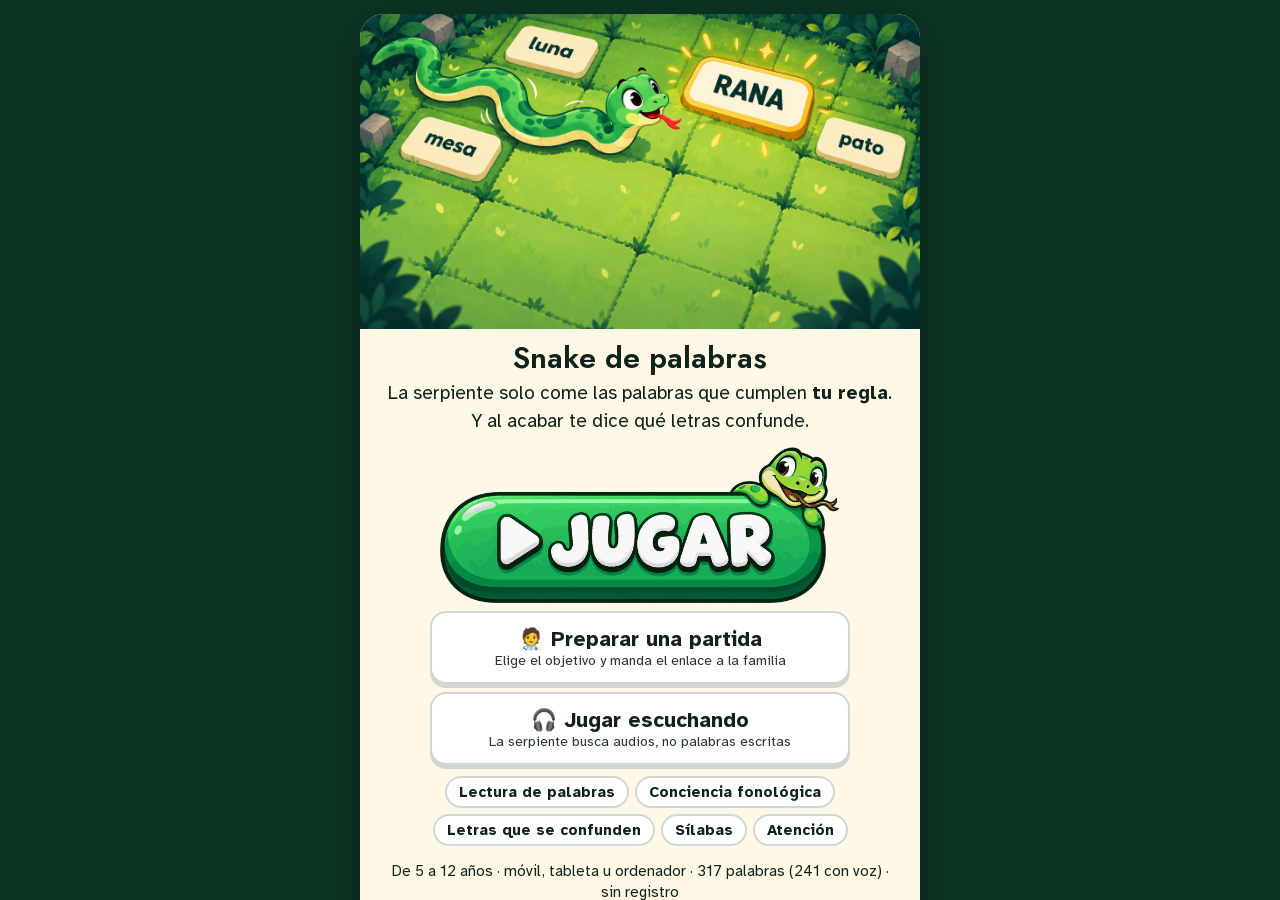
==== index.html @ 10868c3b "Snake: todo lo de Fönia (mundos, niveles 5-6, reglas nuevas, 317 palabras) y lo que pide la comunida" ====
<!doctype html>
<html lang="es">
<head>
<meta charset="utf-8">
<meta name="viewport" content="width=device-width, initial-scale=1, viewport-fit=cover, user-scalable=no">
<meta name="robots" content="noindex">
<meta name="theme-color" content="#0F3D2A">
<title>Snake de palabras · ColmenIA</title>
<meta name="description" content="Juego de lectura: la serpiente solo come las palabras que cumplen la regla (empiezan por R, tienen dos sílabas…). Hecho en el laboratorio de Gabinete Fönia, lo entrega ColmenIA.">
<meta property="og:title" content="Snake de palabras · juego de lectura">
<meta property="og:description" content="La serpiente solo come las palabras que cumplen la regla. Tú eliges la regla.">
<meta property="og:image" content="https://foniafonia.github.io/snake-de-palabras/portada/portada-ancha.jpg">
<meta property="og:type" content="website">
<meta name="twitter:card" content="summary_large_image">
<link rel="icon" href="data:image/svg+xml,%3Csvg xmlns=%22http://www.w3.org/2000/svg%22 viewBox=%220 0 100 100%22%3E%3Ctext y=%22.9em%22 font-size=%2290%22%3E🐍%3C/text%3E%3C/svg%3E">
<script>
/* si algo falla al arrancar, que quede apuntado (solo la suma) y que se diga en pantalla */
window.addEventListener("error", function (e) {
  if (window.__snakeFallo) return; window.__snakeFallo = true;
  try { if (localStorage.getItem("snake-no-contar") !== "1") new Image().src = "https://abacus.jasoncameron.dev/hit/foniafonia-juegos/snake_fallo"; } catch (x) {}
  try { if (e && e.target && e.target.tagName) return; var d = document.createElement("p"); d.setAttribute("role", "alert");
    d.style.cssText = "position:fixed;left:8px;right:8px;bottom:8px;z-index:99;margin:0;padding:10px 12px;border-radius:12px;background:#FFF8E7;color:#10231A;font:15px/1.4 system-ui,sans-serif;box-shadow:0 4px 18px rgba(0,0,0,.4)";
    d.textContent = "Algo ha fallado al abrir el juego en este navegador. Prueba a abrir el enlace en Chrome o Safari (no dentro de WhatsApp o Telegram).";
    (document.body || document.documentElement).appendChild(d); } catch (x) {}
});
</script>
<style>
/* Letras guardadas dentro del juego (13/10/2026) para no pedirlas a Google: así la dirección
   de internet de quien juega no sale hacia allí. Atkinson Hyperlegible (Braille Institute) y
   Jost (Owen Earl), las dos con licencia SIL Open Font License 1.1. Solo los juegos de
   caracteres latinos. */
@font-face{font-family:'Atkinson Hyperlegible';font-style:normal;font-weight:400;font-display:swap;src:url(fuentes/atkinson-hyperlegible-400-latin-ext.woff2) format('woff2');unicode-range:U+0100-02BA, U+02BD-02C5, U+02C7-02CC, U+02CE-02D7, U+02DD-02FF, U+0304, U+0308, U+0329, U+1D00-1DBF, U+1E00-1E9F, U+1EF2-1EFF, U+2020, U+20A0-20AB, U+20AD-20C4, U+2113, U+2C60-2C7F, U+A720-A7FF}
@font-face{font-family:'Atkinson Hyperlegible';font-style:normal;font-weight:400;font-display:swap;src:url(fuentes/atkinson-hyperlegible-400-latin.woff2) format('woff2');unicode-range:U+0000-00FF, U+0131, U+0152-0153, U+02BB-02BC, U+02C6, U+02DA, U+02DC, U+0304, U+0308, U+0329, U+2000-206F, U+20AC, U+2122, U+2191, U+2193, U+2212, U+2215, U+FEFF, U+FFFD}
@font-face{font-family:'Atkinson Hyperlegible';font-style:normal;font-weight:700;font-display:swap;src:url(fuentes/atkinson-hyperlegible-700-latin-ext.woff2) format('woff2');unicode-range:U+0100-02BA, U+02BD-02C5, U+02C7-02CC, U+02CE-02D7, U+02DD-02FF, U+0304, U+0308, U+0329, U+1D00-1DBF, U+1E00-1E9F, U+1EF2-1EFF, U+2020, U+20A0-20AB, U+20AD-20C4, U+2113, U+2C60-2C7F, U+A720-A7FF}
@font-face{font-family:'Atkinson Hyperlegible';font-style:normal;font-weight:700;font-display:swap;src:url(fuentes/atkinson-hyperlegible-700-latin.woff2) format('woff2');unicode-range:U+0000-00FF, U+0131, U+0152-0153, U+02BB-02BC, U+02C6, U+02DA, U+02DC, U+0304, U+0308, U+0329, U+2000-206F, U+20AC, U+2122, U+2191, U+2193, U+2212, U+2215, U+FEFF, U+FFFD}
@font-face{font-family:'Jost';font-style:normal;font-weight:500;font-display:swap;src:url(fuentes/jost-latin-ext.woff2) format('woff2');unicode-range:U+0100-02BA, U+02BD-02C5, U+02C7-02CC, U+02CE-02D7, U+02DD-02FF, U+0304, U+0308, U+0329, U+1D00-1DBF, U+1E00-1E9F, U+1EF2-1EFF, U+2020, U+20A0-20AB, U+20AD-20C4, U+2113, U+2C60-2C7F, U+A720-A7FF}
@font-face{font-family:'Jost';font-style:normal;font-weight:500;font-display:swap;src:url(fuentes/jost-latin.woff2) format('woff2');unicode-range:U+0000-00FF, U+0131, U+0152-0153, U+02BB-02BC, U+02C6, U+02DA, U+02DC, U+0304, U+0308, U+0329, U+2000-206F, U+20AC, U+2122, U+2191, U+2193, U+2212, U+2215, U+FEFF, U+FFFD}
@font-face{font-family:'Jost';font-style:normal;font-weight:600;font-display:swap;src:url(fuentes/jost-latin-ext.woff2) format('woff2');unicode-range:U+0100-02BA, U+02BD-02C5, U+02C7-02CC, U+02CE-02D7, U+02DD-02FF, U+0304, U+0308, U+0329, U+1D00-1DBF, U+1E00-1E9F, U+1EF2-1EFF, U+2020, U+20A0-20AB, U+20AD-20C4, U+2113, U+2C60-2C7F, U+A720-A7FF}
@font-face{font-family:'Jost';font-style:normal;font-weight:600;font-display:swap;src:url(fuentes/jost-latin.woff2) format('woff2');unicode-range:U+0000-00FF, U+0131, U+0152-0153, U+02BB-02BC, U+02C6, U+02DA, U+02DC, U+0304, U+0308, U+0329, U+2000-206F, U+20AC, U+2122, U+2191, U+2193, U+2212, U+2215, U+FEFF, U+FFFD}

/* SNAKE DE PALABRAS · versión 2 (12/10/2026). Idea del prototipo «Snake 3D · Palabras» de José, rehecha de cero:
   juego 2D de alta definición, movimiento suave, sin muertes (los fallos enseñan por qué), tandas cortas,
   dificultad que se adapta sola, voz Piper al comer, y un registro clínico de qué palabras confunde.
   Pendiente de revisión clínica. Compatible con iPad antiguos: ES2017, sin Pointer Events ni ResizeObserver. */
:root{
  --noche:#0E3524; --noche2:#14513A; --hoja:#EAF6EC; --crema:#FFF8E7; --oro:#F4B93A; --oro2:#C98A0B; --verde:#2FA866; --verde2:#1E7B4B;
  --rojo:#D9483B; --tinta:#10231A; --suave:#B8D9C4;
  --titulo:'Jost',system-ui,sans-serif; --letra:'Atkinson Hyperlegible',system-ui,-apple-system,sans-serif;
}
*{box-sizing:border-box;-webkit-tap-highlight-color:transparent}
html,body{margin:0;height:100%;background:var(--noche);color:var(--crema);font-family:var(--letra);overflow:hidden;-webkit-user-select:none;user-select:none;-webkit-touch-callout:none}
#app{position:fixed;left:0;right:0;top:0;bottom:0;display:flex;flex-direction:column}
#hud{flex:none;display:flex;align-items:center;padding:8px 10px;background:linear-gradient(#0A2A1C,#0E3524);border-bottom:2px solid #0A2A1C}
#regla{flex:1;min-width:0;display:flex;align-items:center}
#regla .etq{font-size:13px;color:var(--suave);margin-right:10px;line-height:1.1;white-space:nowrap}
#regla .chip{background:var(--oro);color:var(--tinta);border-radius:14px;padding:5px 14px;font-family:var(--titulo);font-weight:600;font-size:21px;line-height:1.15;white-space:nowrap;overflow:hidden;text-overflow:ellipsis;box-shadow:0 3px 0 var(--oro2)}
#regla .chip b{background:var(--tinta);color:var(--oro);border-radius:8px;padding:0 9px;margin:0 3px;font-size:26px}
.dato{margin-left:12px;text-align:center;min-width:46px}
.dato span{display:block;font-size:11px;color:var(--suave);text-transform:uppercase;letter-spacing:.04em}
.dato b{font-family:var(--titulo);font-size:22px;font-weight:600}
.dato b.racha{color:var(--oro)}
.bt{border:0;border-radius:12px;background:var(--noche2);color:var(--crema);font:inherit;font-weight:700;padding:0 12px;height:44px;min-width:44px;margin-left:8px;cursor:pointer;font-size:18px}
.bt:active{transform:translateY(1px)}
#pista{position:relative;flex:1;min-height:0}
#c{position:absolute;left:0;top:0;width:100%;height:100%;display:block;touch-action:none}
#aviso{flex:none;min-height:42px;display:flex;align-items:center;justify-content:center;background:#0A2A1C;color:var(--suave);padding:4px 12px;font-size:19px;font-weight:700;text-align:center;border-bottom:2px solid #0A2A1C}
#aviso.on{color:var(--tinta)}
#aviso.ok{background:#CDEFD7;color:#0C4A2A}#aviso.mal{background:#FBD3CD;color:#7C1D14}#aviso.info{background:#FCE7B0;color:#5B3F00}
#dpad{position:absolute;right:12px;bottom:12px;width:150px;height:150px;display:none;z-index:4}
#dpad button{position:absolute;width:50px;height:50px;border:0;border-radius:50%;background:rgba(255,248,231,.22);color:var(--crema);font-size:24px}
#dpad .u{left:50px;top:0}#dpad .d{left:50px;bottom:0}#dpad .l{left:0;top:50px}#dpad .r{right:0;top:50px}
@media (pointer:coarse){#dpad.on{display:block}}
.velo{position:absolute;left:0;right:0;top:0;bottom:0;background:rgba(6,28,19,.82);display:none;align-items:flex-start;justify-content:center;padding:14px;z-index:10;overflow:auto}.velo>.tarjeta{margin:auto}
.velo.on{display:flex}
.tarjeta{background:var(--crema);color:var(--tinta);border-radius:24px;padding:22px 24px;max-width:560px;width:100%;box-shadow:0 14px 40px rgba(0,0,0,.4);text-align:center}
.tarjeta h1{font-family:var(--titulo);font-size:30px;margin:0 0 6px;line-height:1.1}
.tarjeta p{margin:8px 0;font-size:18px;line-height:1.45}
.tarjeta .gran{font-family:var(--titulo);font-size:26px;font-weight:600;background:var(--oro);border-radius:16px;padding:10px 14px;margin:12px 0;box-shadow:0 4px 0 var(--oro2)}
.tarjeta .gran b{background:var(--tinta);color:var(--oro);border-radius:9px;padding:0 10px;font-size:32px}
.pasos{display:flex;margin:10px 0}.pasos div{flex:1;font-size:15px;padding:0 6px}.pasos i{display:block;font-style:normal;font-size:34px;margin-bottom:4px}
.btn{border:0;border-radius:16px;font:inherit;font-weight:700;font-size:21px;padding:13px 24px;margin:6px 5px;cursor:pointer;background:var(--verde);color:#fff;box-shadow:0 4px 0 var(--verde2)}
.btn.s{background:#fff;color:var(--tinta);box-shadow:0 4px 0 #cfd8d2;border:2px solid #cfd8d2}
.btn:active{transform:translateY(2px);box-shadow:0 2px 0 var(--verde2)}
.estrellas{font-size:44px;letter-spacing:6px;color:var(--oro);text-shadow:0 2px 0 var(--oro2)}
.estrellas i{font-style:normal;color:#d7d2c0;text-shadow:none}
.res{display:flex;flex-wrap:wrap;justify-content:center;margin:6px 0}.res div{margin:4px 8px;font-size:15px}.res b{display:block;font-family:var(--titulo);font-size:26px}
.fallos{text-align:left;font-size:16px;margin:6px 0 0;padding-left:20px}
.nota{font-size:13px!important;color:#4d6457;margin-top:12px!important}
.campo{margin:12px 0;text-align:left}.campo label{display:block;font-weight:700;margin-bottom:6px}
.campo select{font:inherit;font-size:18px;padding:9px;border-radius:12px;border:2px solid #cfd8d2;width:100%;background:#fff}
.letras{display:flex;flex-wrap:wrap}.letras button{width:46px;height:46px;margin:3px;border-radius:12px;border:2px solid #cfd8d2;background:#fff;font-size:20px;font-weight:700;font-family:var(--titulo)}
.letras button.on{background:var(--oro);border-color:var(--oro2)}
.fijado #bAjustes{display:none}
@media (max-width:640px){#hud{flex-wrap:wrap}#regla{flex:1 0 100%;justify-content:center;margin-bottom:6px}#regla .chip{white-space:normal;text-align:center}#regla .etq{display:none}#regla .chip{font-size:17px;padding:4px 10px}#regla .chip b{font-size:21px}.dato{margin-left:7px;min-width:34px}.dato b{font-size:18px}.bt{margin-left:5px;padding:0 9px}.tarjeta{padding:16px 14px}.tarjeta h1{font-size:25px}}
@media (prefers-reduced-motion:reduce){#aviso{transition:none}}
/* Lo que la versión pública añade al juego de Fönia: portada, «Prepara la partida» e informe. */
/* La tarjeta de la comunidad: que se vea que es un regalo y dónde se toca (José, 13/10: «el
   botón es pobre, que quieran pinchar»). */
.cta{display:block;position:relative;margin:16px auto 0;padding:14px 14px 12px;border-radius:20px;max-width:440px;text-align:left;text-decoration:none;
  color:var(--tinta)!important;background:#F4B93A;background:linear-gradient(135deg,#FFD866 0%,#F4B93A 55%,#EFA51F 100%);
  border:3px solid #10231A;box-shadow:0 6px 0 #10231A;overflow:hidden;-webkit-tap-highlight-color:transparent}
.cta:active{transform:translateY(4px);box-shadow:0 2px 0 #10231A}
.cta-abeja{position:absolute;right:10px;top:6px;font-size:44px;line-height:1;-webkit-animation:abeja 2.6s ease-in-out infinite;animation:abeja 2.6s ease-in-out infinite}
.cta-txt{display:block;padding-right:54px}
.cta-txt b{display:block;font-family:var(--titulo);font-weight:600;font-size:21px;line-height:1.15}
.cta-txt>span{display:block;font-size:15px;line-height:1.35;margin-top:4px}
.cta-lista{display:flex!important;flex-wrap:wrap;margin:8px -3px 0!important}
.cta-lista i{font-style:normal;font-weight:700;font-size:13px;background:rgba(255,255,255,.75);border-radius:99px;padding:3px 9px;margin:3px}
.cta-ir{display:block;margin-top:10px;padding:11px 12px;border-radius:14px;background:#10231A;color:#FFF8E7;font-family:var(--titulo);font-weight:600;font-size:19px;text-align:center}
.cta-ir span{display:inline-block;-webkit-animation:flecha 1.1s ease-in-out infinite;animation:flecha 1.1s ease-in-out infinite}
@-webkit-keyframes abeja{0%,100%{-webkit-transform:translateY(0) rotate(-6deg)}50%{-webkit-transform:translateY(-6px) rotate(8deg)}}
@keyframes abeja{0%,100%{transform:translateY(0) rotate(-6deg)}50%{transform:translateY(-6px) rotate(8deg)}}
@-webkit-keyframes flecha{0%,100%{-webkit-transform:translateX(0)}50%{-webkit-transform:translateX(6px)}}
@keyframes flecha{0%,100%{transform:translateX(0)}50%{transform:translateX(6px)}}
@media (prefers-reduced-motion:reduce){.cta-abeja,.cta-ir span{-webkit-animation:none;animation:none}}
.firma{font-size:13px!important;color:#4d6457;margin-top:10px!important}
.idea{display:inline-block;margin-top:10px;font-size:15px;color:#2d5a41!important;text-decoration:underline}
.lema{font-size:19px!important;margin:4px 0 12px!important}
.trabaja{display:flex;flex-wrap:wrap;justify-content:center;margin:6px 0 12px;padding:0;list-style:none}
.trabaja li{background:#fff;border:2px solid #cfd8d2;border-radius:99px;padding:5px 12px;margin:3px;font-size:15px;font-weight:700}
.btn.ancho{display:block;width:100%;max-width:420px;margin:8px auto}
.btn.ancho small{display:block;font-weight:400;font-size:14px;opacity:.9}
.prep{text-align:left}
.prep h1{text-align:center}
.prep h2{font-family:var(--titulo);font-size:19px;margin:16px 0 6px}
.objs{display:flex;flex-wrap:wrap}
.objs button{flex:1 1 150px;margin:3px;padding:9px 10px;border-radius:14px;border:2px solid #cfd8d2;background:#fff;font:inherit;font-weight:700;font-size:16px;line-height:1.2;text-align:left;cursor:pointer;color:var(--tinta)}
.objs button small{display:block;font-weight:400;font-size:13px;color:#4d6457}
.objs button.on{border-color:var(--verde);background:#e3f3e8}
.fila2{display:flex;flex-wrap:wrap}.fila2 .campo{flex:1 1 130px;margin:6px 4px}
.prep textarea{width:100%;min-height:64px;font:inherit;font-size:17px;padding:9px;border-radius:12px;border:2px solid #cfd8d2;box-sizing:border-box}
.prep .resumen{background:var(--oro);border-radius:14px;padding:9px 12px;margin:14px 0 6px;font-weight:700;text-align:center}
.enlace{display:none;background:#fff;border:2px solid #cfd8d2;border-radius:14px;padding:10px;margin-top:10px}
.enlace.on{display:block}
.enlace input{width:100%;font:inherit;font-size:14px;padding:8px;border-radius:10px;border:1px solid #cfd8d2;box-sizing:border-box}
.minis{text-align:center;margin-top:6px}
.btn.mini{font-size:16px;padding:9px 14px;margin:4px 3px}
.informe{text-align:left;background:#fff;border:2px solid #cfd8d2;border-radius:16px;padding:10px 12px;margin:12px 0 4px}
.informe h2{font-family:var(--titulo);font-size:18px;margin:0 0 6px}
.informe dl{margin:0}
.informe dt{font-size:12px;letter-spacing:.04em;text-transform:uppercase;color:#4d6457;margin-top:7px}
.informe dd{margin:0;font-size:16px;line-height:1.35}
.informe dd.clave{font-weight:700}
.ok-copia{font-size:14px;color:#2d5a41;min-height:1.2em;text-align:center;margin:4px 0 0!important}
/* portada ilustrada (imágenes de Codex, 12/10/2026) */
.tarjeta.conportada{padding-top:0;overflow:hidden}
.heroe{display:block;width:calc(100% + 48px);max-width:none;height:auto;margin:0 -24px 12px}
.btnimg{display:block;width:100%;max-width:400px;margin:2px auto 6px;padding:0;border:0;background:none;cursor:pointer;-webkit-tap-highlight-color:transparent}
.btnimg img{display:block;width:100%;height:auto}
.btnimg .pulsado{display:none}
.btnimg:active .normal{display:none}.btnimg:active .pulsado{display:block}
.btnimg:focus-visible{outline:4px solid var(--oro);outline-offset:2px;border-radius:40px}
@media (max-width:640px){.heroe{width:calc(100% + 28px);margin:0 -14px 10px}}
/* La portada y «Prepara la partida» tapan toda la pantalla: la barra con la regla y los
   marcadores no pinta nada hasta que se va a jugar (José, 12/10: «lleva a confusión»). */
#vPortada,#vPrepara{position:fixed;top:0;left:0;right:0;bottom:0;z-index:30;background:var(--noche);padding-top:calc(14px + env(safe-area-inset-top,0px));padding-bottom:calc(14px + env(safe-area-inset-bottom,0px));-webkit-overflow-scrolling:touch}
/* «Antes de irte»: hoja que sube desde abajo, una vez por visita */
.despedida{display:none;position:fixed;left:0;right:0;top:0;bottom:0;z-index:40;background:rgba(6,28,19,.72);align-items:flex-end;justify-content:center;padding:12px;padding-bottom:calc(12px + env(safe-area-inset-bottom,0px))}
.despedida.on{display:flex}
.despedida-caja{position:relative;width:100%;max-width:470px;background:var(--crema);border-radius:24px;padding:16px 14px 16px;box-shadow:0 -8px 40px rgba(0,0,0,.45);-webkit-animation:sube .35s ease-out;animation:sube .35s ease-out}
.despedida-t{margin:0 44px 2px 4px;font-family:var(--titulo);font-weight:600;font-size:20px;color:var(--tinta)}
.despedida-caja .cta{margin-top:10px}
.despedida-x{position:absolute;right:10px;top:10px;width:40px;height:40px;border-radius:50%;border:2px solid #cfd8d2;background:#fff;font-size:18px;font-weight:700;cursor:pointer;color:var(--tinta)}
@-webkit-keyframes sube{from{-webkit-transform:translateY(40px);opacity:0}to{-webkit-transform:none;opacity:1}}
@keyframes sube{from{transform:translateY(40px);opacity:0}to{transform:none;opacity:1}}
@media (prefers-reduced-motion:reduce){.despedida-caja{-webkit-animation:none;animation:none}}
#vPausa .cta{margin-top:16px}
.fijado #vPausa .cta{display:none}

.opciones{margin:10px 0 4px;text-align:left}
.op{display:flex;align-items:flex-start;gap:10px;margin:8px 0;font-size:16px;line-height:1.3;cursor:pointer}
.op input{width:22px;height:22px;margin-top:1px;flex:none}
#prConoce button{width:44px}
</style>
</head>
<body>
<div id="app">
  <div id="hud">
    <div id="regla"><span class="etq">Come<br>solo…</span><span class="chip" id="chipRegla">…</span></div>
    <div class="dato"><span>Palabras</span><b id="hPunt">0/10</b></div>
    <div class="dato"><span>Racha</span><b class="racha" id="hRacha">0</b></div>
    <button class="bt" id="bOir" type="button" aria-label="Oír otra vez" title="Oír otra vez" style="display:none">🎧</button>
    <button class="bt" id="bSonido" type="button" aria-label="Sonido" title="Sonido">🔊</button>
    <button class="bt" id="bAjustes" type="button" aria-label="Ajustes de la logopeda" title="Ajustes">⚙️</button>
    <button class="bt" id="bPausa" type="button" aria-label="Pausa" title="Pausa">⏸</button>
  </div>
  <div id="aviso" role="status" aria-live="polite"></div>
  <div id="pista">
    <canvas id="c" aria-label="Tablero del juego"></canvas>
    <div id="dpad"><button class="u" type="button" aria-label="Arriba">▲</button><button class="l" type="button" aria-label="Izquierda">◀</button><button class="r" type="button" aria-label="Derecha">▶</button><button class="d" type="button" aria-label="Abajo">▼</button></div>

    <div class="velo" id="vPortada"><div class="tarjeta conportada">
      <img class="heroe" src="portada/portada-ancha.jpg" width="1280" height="720" alt="Una serpiente verde va hacia la palabra RANA y deja a un lado luna, mesa y pato">
      <h1>Snake de palabras</h1>
      <p class="lema">La serpiente solo come las palabras que cumplen <b>tu regla</b>. Y al acabar te dice qué letras confunde.</p>
      <button class="btnimg" id="pJugar" type="button" aria-label="Jugar ya"><img class="normal" src="portada/boton-jugar.png" width="720" height="280" alt=""><img class="pulsado" src="portada/boton-jugar-pulsado.png" width="720" height="280" alt=""></button>
      <button class="btn s ancho" id="pPrepara" type="button">🧑‍⚕️ Preparar una partida<small>Elige el objetivo y manda el enlace a la familia</small></button>
      <button class="btn s ancho" id="pOido" type="button">🎧 Jugar escuchando<small>La serpiente busca audios, no palabras escritas</small></button>
      <ul class="trabaja"><li>Lectura de palabras</li><li>Conciencia fonológica</li><li>Letras que se confunden</li><li>Sílabas</li><li>Atención</li></ul>
      <p style="font-size:15px;margin:0 0 10px">De 5 a 12 años · móvil, tableta u ordenador · 317 palabras (241 con voz) · sin registro</p>
      <a class="cta" data-skool="portada" href="https://www.skool.com/logopedia-7339/about" target="_blank" rel="noopener"><span class="cta-abeja" aria-hidden="true">🐝</span><span class="cta-txt"><b>¿Te ha gustado? Hay más juegos como este</b><span>En ColmenIA, la comunidad de más de 170 logopedas y maestras que usan la IA en su trabajo.</span><span class="cta-lista"><i>🏎️ FonoKart</i><i>🏃 FonoDash</i><i>🐍 y los que van saliendo</i></span></span><span class="cta-ir">Entrar <span aria-hidden="true">→</span></span></a>
      <a class="idea" data-skool="idea_portada" href="https://www.skool.com/logopedia-7339/about" target="_blank" rel="noopener">💡 ¿Echas algo en falta o has visto un fallo? Cuéntalo en la comunidad</a>
      <p class="firma">Laboratorio: Gabinete Fönia · Lo entrega: ColmenIA</p>
      <p class="nota">Voz: Piper (Open Home Foundation), licencia CC BY 3.0. Material de apoyo: no sustituye a la logopeda.</p>
      <p class="nota">Sin registro. Los resultados no salen de este aparato si no los compartes tú. Solo se cuenta, de forma anónima, cuánta gente lo usa. <a href="privacidad.html">Privacidad</a></p>
    </div></div>

    <div class="velo" id="vPrepara"><div class="tarjeta prep">
      <h1>🧑‍⚕️ Prepara la partida</h1>
      <h2>1 · ¿Qué quieres trabajar?</h2>
      <div class="objs" id="prObjs"></div>
      <h2>2 · Ajusta, si quieres</h2>
      <div class="fila2">
        <div class="campo"><label for="prRegla">Regla</label><select id="prRegla"><option value="empieza">Empiezan por…</option><option value="contiene">Contienen…</option><option value="termina">Terminan en…</option><option value="silabas">Número de sílabas</option><option value="larga">Palabras largas (3+ sílabas)</option><option value="trabada">Con sílaba trabada</option><option value="conocidas">Solo con las letras que conoce</option><option value="parecida">Palabras parecidas (una sola vale)</option><option value="espejo">Letras espejo dentro de la palabra</option><option value="real">Existe o es inventada</option><option value="ortografia">Bien escrita</option><option value="todas">Todas (solo leer)</option></select></div>
        <div class="campo" id="prCLetra"><label for="prLetra">Letra o grupo</label><select id="prLetra"></select></div>
        <div class="campo" id="prCConoce" style="flex:1 1 100%"><label>Letras que ya conoce (toca las que sabe)</label><div class="letras" id="prConoce"></div></div>
        <div class="campo" id="prCSil"><label for="prSil">Sílabas</label><select id="prSil"><option value="1">1</option><option value="2">2</option><option value="3">3</option><option value="4">4 o más</option></select></div>
      </div>
      <div class="fila2">
        <div class="campo"><label for="prMeta">Palabras por tanda</label><select id="prMeta"><option>5</option><option>10</option><option>15</option><option>20</option></select></div>
        <div class="campo"><label for="prNivel">Dificultad</label><select id="prNivel"><option value="auto">Se adapta sola</option><option value="1">1 · muy tranquila</option><option value="2">2</option><option value="3">3</option><option value="4">4 · rápida</option><option value="5">5 · más rápida</option><option value="6">6 · la más rápida</option></select></div>
        <div class="campo"><label for="prVel">Ritmo</label><select id="prVel"><option value="">Normal</option><option value="lenta">Más lento</option></select></div>
      </div>
      <div class="opciones">
        <label class="op"><input type="checkbox" id="prDirectas"> <span><b>Solo sílabas directas</b> (ma, pe, si, so, mu…; sin trabadas ni sílabas cerradas)</span></label>
        <label class="op"><input type="checkbox" id="prSolo"> <span><b>Jugar solo con mis palabras</b> (las del paso 3)</span></label>
        <label class="op"><input type="checkbox" id="prAudio"> <span><b>🎧 A oído:</b> la serpiente busca audios, no palabras escritas</span></label>
        <p class="nota" id="prAudioNota" style="text-align:left;margin:2px 0 0"></p>
      </div>
      <h2>3 · Palabras de tu paciente (opcional)</h2>
      <textarea id="prPropias" placeholder="Escribe las tuyas separadas por comas: rueda, ratón, arroz…" aria-label="Palabras propias"></textarea>
      <p class="nota" style="text-align:left">Se suman a las 317 del juego y siguen la misma regla. Sin nombres de personas. Estas no tienen voz y sus sílabas se cuentan de forma aproximada.</p>
      <div class="resumen" id="prResumen"></div>
      <div style="text-align:center">
        <button class="btn" id="prJugar" type="button">▶ Jugar ahora</button>
        <button class="btn s" id="prCrear" type="button">🔗 Enlace para la familia</button>
      </div>
      <div class="enlace" id="prEnlace">
        <label for="prUrl" style="font-weight:700;display:block;margin-bottom:4px">Mándale este enlace. Abre el juego ya preparado, sin ajustes a la vista:</label>
        <input id="prUrl" type="text" readonly>
        <div class="minis"><button class="btn mini" id="prCopiar" type="button">📋 Copiar</button><button class="btn s mini" id="prCompartir" type="button">📤 Compartir</button></div>
        <p class="ok-copia" id="prCopiado" role="status"></p>
      </div>
      <div style="text-align:center"><button class="btn s mini" id="prVolver" type="button">← Volver</button></div>
    </div></div>

    <div class="velo on" id="vInicio"><div class="tarjeta">
      <h1>🐍 Snake de palabras</h1>
      <div id="inicioMundos"></div>
      <div class="gran" id="inicioRegla"></div>
      <div class="pasos"><div><i>👆</i>Desliza el dedo (o usa las flechas) para mover la serpiente</div><div><i>🔎</i><span id="pasoLee">Lee las palabras del tablero</span></div><div><i>✅</i>Come <b>solo</b> las que cumplen la regla</div></div>
      <p>Si comes una que no la cumple, te diré por qué. No pasa nada: ¡sigue!</p>
      <button class="btn" id="bJugar" type="button">▶ Jugar</button>
      <p class="firma">Laboratorio: Gabinete Fönia · Lo entrega: ColmenIA</p>
      <p class="nota">Voz: Piper (Open Home Foundation), licencia CC BY 3.0. Material de apoyo: no sustituye a la logopeda.</p>
    </div></div>

    <div class="velo" id="vPausa"><div class="tarjeta"><h1>⏸ Pausa</h1><p id="pausaRegla"></p><button class="btn" id="bSigue" type="button">▶ Seguir</button><button class="btn s" id="bAcabar" type="button">Terminar la tanda</button><a class="cta" data-skool="pausa" href="https://www.skool.com/logopedia-7339/about" target="_blank" rel="noopener"><span class="cta-abeja" aria-hidden="true">🐝</span><span class="cta-txt"><b>¿Te vas? Llévate más juegos</b><span>En ColmenIA, la comunidad de logopedas y maestras.</span><span class="cta-lista"><i>🏎️ FonoKart</i><i>🏃 FonoDash</i><i>🐍 y los que van saliendo</i></span></span><span class="cta-ir">Entrar <span aria-hidden="true">→</span></span></a></div></div>

    <div class="velo" id="vFin"><div class="tarjeta">
      <h1 id="finTit">¡Tanda terminada!</h1>
      <div class="estrellas" id="finEstrellas"></div>
      <div class="res" id="finRes"></div>
      <div id="finFallos"></div>
      <div class="informe"><h2>📋 Informe de la tanda</h2><dl id="infFilas"></dl>
        <div class="minis"><button class="btn mini" id="infCompartir" type="button">📤 Enviar a mi logopeda</button><button class="btn s mini" id="infCopiar" type="button">📋 Copiar</button></div>
        <p class="ok-copia" id="infDicho" role="status"></p></div>
      <p class="nota" id="finEnvio"></p>
      <button class="btn" id="bOtra" type="button">▶ Otra tanda</button>
      <button class="btn s" id="finPrepara" type="button">🧑‍⚕️ Cambiar la partida</button>
      <a class="cta" data-skool="final" href="https://www.skool.com/logopedia-7339/about" target="_blank" rel="noopener"><span class="cta-abeja" aria-hidden="true">🐝</span><span class="cta-txt"><b>¡Tanda hecha! ¿Quieres más juegos así?</b><span>Están en ColmenIA, la comunidad de más de 170 logopedas y maestras.</span><span class="cta-lista"><i>🏎️ FonoKart</i><i>🏃 FonoDash</i><i>🐍 y los que van saliendo</i></span></span><span class="cta-ir">Entrar <span aria-hidden="true">→</span></span></a>
      <a class="idea" data-skool="idea_final" href="https://www.skool.com/logopedia-7339/about" target="_blank" rel="noopener">💡 ¿Echas algo en falta o has visto un fallo? Cuéntalo en la comunidad</a>
    </div></div>

    <div class="velo" id="vAjustes"><div class="tarjeta" style="text-align:left">
      <h1 style="text-align:center">⚙️ Ajustes (logopeda)</h1>
      <div class="campo"><label for="aRegla">Regla</label><select id="aRegla"><option value="empieza">Come las que EMPIEZAN por…</option><option value="contiene">Come las que CONTIENEN…</option><option value="termina">Come las que TERMINAN en…</option><option value="silabas">Come las de N sílabas</option><option value="larga">Palabras largas (3+ sílabas)</option><option value="trabada">Con sílaba trabada</option><option value="parecida">Palabras parecidas (una sola vale)</option><option value="espejo">Letras espejo (b/d, p/q)</option><option value="real">Palabras que existen (no inventadas)</option><option value="ortografia">Bien escritas (b/v, ll/y, h, s/z)</option><option value="todas">Todas (sin intrusas)</option></select></div>
      <div class="campo" id="cLetra"><label>Letra o grupo</label><div class="letras" id="aLetras"></div></div>
      <div class="campo" id="cSil"><label for="aSil">Sílabas</label><select id="aSil"><option value="1">1</option><option value="2">2</option><option value="3">3</option><option value="4">4 o más</option></select></div>
      <div class="campo"><label for="aMeta">Palabras por tanda</label><select id="aMeta"><option>5</option><option selected>10</option><option>15</option><option>20</option></select></div>
      <div class="campo"><label for="aNivel">Dificultad</label><select id="aNivel"><option value="auto">Se adapta sola</option><option value="1">Nivel 1 (fijo)</option><option value="2">Nivel 2 (fijo)</option><option value="3">Nivel 3 (fijo)</option><option value="4">Nivel 4 (fijo)</option><option value="5">Nivel 5 (fijo)</option><option value="6">Nivel 6 (fijo, rápido)</option></select></div>
      <div style="text-align:center"><button class="btn" id="bAplica" type="button">Aplicar</button><button class="btn s" id="bCierra" type="button">Cerrar</button></div>
    </div></div>
  </div>
</div>

<script src="estrellas-mundos.js"></script>
<script>
/* banco propio de Fönia: [palabra, sílabas] */
var BANCO_JSON = [["ala", 2], ["amarillo", 4], ["araña", 3], ["arroz", 2], ["azul", 2], ["azúcar", 3], ["año", 2], ["ballena", 3], ["balón", 2], ["barro", 2], ["bicicleta", 4], ["boca", 2], ["bota", 2], ["botella", 3], ["botón", 2], ["burro", 2], ["cabaña", 3], ["cabeza", 3], ["calcetín", 3], ["calculadora", 5], ["calendario", 4], ["calle", 2], ["cama", 2], ["camisa", 3], ["caramelo", 4], ["carro", 2], ["casa", 2], ["castillo", 3], ["cazo", 2], ["chaqueta", 3], ["charco", 2], ["chicle", 2], ["chimenea", 4], ["chocolate", 4], ["chupete", 3], ["cielo", 2], ["coche", 2], ["cocina", 3], ["cocodrilo", 4], ["col", 1], ["cometa", 3], ["conejo", 3], ["correr", 2], ["cruz", 1], ["cuchara", 3], ["cuchillo", 3], ["cuna", 2], ["dado", 2], ["dama", 2], ["dedo", 2], ["diente", 2], ["dinero", 3], ["dinosaurio", 4], ["disco", 2], ["doce", 2], ["dos", 1], ["dulce", 2], ["elefante", 4], ["escuela", 3], ["espejo", 3], ["falda", 2], ["familia", 3], ["faro", 2], ["flecha", 2], ["flor", 1], ["flores", 2], ["foca", 2], ["foto", 2], ["fresa", 2], ["fruta", 2], ["fuego", 2], ["fuente", 2], ["gallina", 3], ["gato", 2], ["globo", 2], ["goma", 2], ["guitarra", 3], ["gusano", 3], ["helado", 3], ["helicóptero", 5], ["hermano", 3], ["hipopótamo", 5], ["hoja", 2], ["isla", 2], ["jabón", 2], ["jardín", 2], ["jarra", 2], ["jaula", 2], ["jirafa", 3], ["joya", 2], ["juego", 2], ["jugo", 2], ["lana", 2], ["lazo", 2], ["leche", 2], ["lechuga", 3], ["lento", 2], ["ley", 1], ["león", 2], ["libro", 2], ["limón", 2], ["llave", 2], ["lluvia", 2], ["lobo", 2], ["luna", 2], ["lupa", 2], ["luz", 1], ["lámpara", 3], ["lápiz", 2], ["manzana", 3], ["mapa", 2], ["mar", 1], ["mariposa", 4], ["melón", 2], ["mermelada", 4], ["mes", 1], ["mesa", 2], ["miel", 1], ["mochila", 3], ["moneda", 3], ["mono", 2], ["montaña", 3], ["moto", 2], ["muñeca", 3], ["naranja", 3], ["nariz", 2], ["negro", 2], ["nene", 2], ["nido", 2], ["nieve", 2], ["noche", 2], ["nombre", 2], ["nota", 2], ["nube", 2], ["nuez", 1], ["ojo", 2], ["ordenador", 4], ["oso", 2], ["paloma", 3], ["pan", 1], ["pantalón", 3], ["papel", 2], ["pared", 2], ["pastel", 2], ["patata", 3], ["pato", 2], ["payaso", 3], ["pañuelo", 3], ["peine", 2], ["pelo", 2], ["pelota", 3], ["pepino", 3], ["perro", 2], ["pez", 1], ["pie", 1], ["pila", 2], ["pino", 2], ["pizarra", 3], ["piña", 2], ["plato", 2], ["plaza", 2], ["plátano", 3], ["pollo", 2], ["puente", 2], ["puerta", 2], ["pájaro", 3], ["queso", 2], ["quince", 2], ["radio", 2], ["rama", 2], ["rana", 2], ["ratón", 2], ["red", 1], ["refrigerador", 5], ["regla", 2], ["reloj", 2], ["rey", 1], ["rizo", 2], ["roca", 2], ["rojo", 2], ["ropa", 2], ["rosa", 2], ["rueda", 2], ["ruido", 2], ["río", 2], ["sal", 1], ["salón", 2], ["sandía", 3], ["sapo", 2], ["seis", 1], ["semana", 3], ["semáforo", 4], ["serpiente", 3], ["silla", 2], ["sillón", 2], ["sirena", 3], ["sol", 1], ["sombrero", 3], ["sonrisa", 3], ["sopa", 2], ["sueño", 2], ["sábana", 3], ["tapa", 2], ["taxi", 2], ["taza", 2], ["televisión", 4], ["teléfono", 4], ["tierra", 2], ["tigre", 2], ["tijera", 3], ["tiza", 2], ["toalla", 3], ["tobogán", 3], ["tomate", 3], ["torre", 2], ["tortuga", 3], ["tren", 1], ["tres", 1], ["trueno", 2], ["túnel", 2], ["uno", 2], ["uva", 2], ["uña", 2], ["vaca", 2], ["vaso", 2], ["vecino", 3], ["vela", 2], ["ventana", 3], ["verde", 2], ["vestido", 3], ["viento", 2], ["violín", 2], ["volcán", 2], ["voz", 1], ["yema", 2], ["yoyó", 2], ["zanahoria", 4], ["zapato", 3], ["zorro", 2], ["zumo", 2], ["árbol", 2], ["murciélago", 4], ["calabaza", 4], ["bolígrafo", 4], ["cuaderno", 3], ["zapatilla", 4], ["camiseta", 4], ["bufanda", 3], ["paraguas", 3], ["tenedor", 3], ["lavadora", 4], ["biblioteca", 5], ["farmacia", 3], ["autobús", 3], ["bombero", 3], ["policía", 4], ["cocinero", 4], ["panadero", 4], ["peluquero", 4], ["dentista", 3], ["profesor", 3], ["vacaciones", 4], ["cumpleaños", 4], ["invierno", 3], ["verano", 3], ["primavera", 4], ["tormenta", 3], ["relámpago", 4], ["desierto", 3], ["planeta", 3], ["estrella", 3], ["cohete", 3], ["astronauta", 4], ["tiburón", 3], ["cangrejo", 3], ["canguro", 3], ["mariquita", 4], ["saltamontes", 4], ["hormiga", 3], ["caracol", 3], ["lagartija", 4], ["tortilla", 3], ["croqueta", 3], ["bocadillo", 4], ["galleta", 3], ["magdalena", 4], ["palomitas", 4], ["brazo", 2], ["blanco", 2], ["bloque", 2], ["clavo", 2], ["grifo", 2], ["prado", 2], ["trigo", 2], ["dragón", 2], ["cristal", 2], ["problema", 3], ["bruja", 2], ["cabra", 2], ["sobre", 2], ["planta", 2], ["premio", 2], ["tractor", 2], ["trompeta", 3], ["bandera", 3], ["hielo", 2], ["huevo", 2], ["higo", 2], ["gigante", 3], ["jefe", 2], ["gemelo", 3], ["bombilla", 3], ["cereza", 3], ["pozo", 2], ["pipa", 2], ["boda", 2], ["duda", 2]];
</script>
<div class="despedida" id="vDespedida" role="dialog" aria-label="Antes de irte"><div class="despedida-caja"><button type="button" id="dCerrar" class="despedida-x" aria-label="Cerrar">✕</button><p class="despedida-t">Antes de irte…</p><a class="cta" data-skool="despedida" href="https://www.skool.com/logopedia-7339/about" target="_blank" rel="noopener"><span class="cta-abeja" aria-hidden="true">🐝</span><span class="cta-txt"><b>Llévate más juegos como este</b><span>Están en ColmenIA, la comunidad de más de 170 logopedas y maestras.</span><span class="cta-lista"><i>🏎️ FonoKart</i><i>🏃 FonoDash</i><i>🐍 y los que van saliendo</i></span></span><span class="cta-ir">Entrar <span aria-hidden="true">→</span></span></a></div></div>
<script src="snake-voz/indice.js"></script>
<script>
(function () {
'use strict';
/* ====================== utilidades ====================== */
var $ = function (id) { return document.getElementById(id); };
var QS = (function () { try { return new URLSearchParams(location.search); } catch (e) { return { get: function () { return null; } }; } })();
function nEntre(v, a, b, d) { var n = parseInt(v, 10); return (n >= a && n <= b) ? n : d; }
function norm(t) { return String(t || '').toLowerCase().normalize('NFD').replace(/[̀-ͯ]/g, ''); }
function coma(n) { return String(n).replace('.', ','); }
function azar(n) { return Math.floor(Math.random() * n); }
function elige(a) { return a[azar(a.length)]; }
function baraja(a) { a = a.slice(); for (var i = a.length - 1; i > 0; i--) { var j = azar(i + 1), t = a[i]; a[i] = a[j]; a[j] = t; } return a; }
var REDUCE = false; try { REDUCE = window.matchMedia('(prefers-reduced-motion: reduce)').matches; } catch (e) { }
var BANCO = BANCO_JSON.map(function (p) { return { w: p[0], n: p[1], k: norm(p[0]) }; });

/* ====================== opciones (la logopeda las fija por enlace) ====================== */
var CASO = ''; /* versión pública: sin paciente, no se envía nada a ningún sitio */
var TERAPEUTA = (function () { var v = (QS.get('t') || '').trim(); return /^[A-Za-zÀ-ÿ .'-]{2,40}$/.test(v) ? v : ''; })();
var FIJADO = ['empieza', 'contiene', 'termina', 'silabas', 'todas', 'larga', 'trabada', 'parecida', 'espejo', 'real', 'ortografia', 'conocidas'].indexOf(QS.get('filtro')) >= 0;
var OPC = {
  regla: FIJADO ? QS.get('filtro') : 'empieza',
  letra: (QS.get('letra') || 'r').toLowerCase().replace(/[^a-zñ]/g, '').slice(0, 2) || 'r',
  silabas: nEntre(QS.get('silabas'), 1, 4, 2),
  meta: nEntre(QS.get('meta'), 3, 30, 10),
  nivel: QS.get('nivel') ? nEntre(QS.get('nivel'), 1, 6, 1) : 0,         /* 0 = se adapta sola */
  distractores: QS.get('distractores') === null ? null : nEntre(QS.get('distractores'), 0, 5, 1),
  velocidad: QS.get('velocidad'),
  conoce: parseConoce(QS.get('conoce')), directas: QS.get('directas') === '1', soloPropias: QS.get('solo') === '1', audio: QS.get('modo') === 'audio'
};
function parseConoce(txt) {
  var ok = 'a b c ch d e f g h i j k l ll m n ñ o p q r rr s t u v w x y z'.split(' '), sal = [], vistos = {};
  String(txt || '').toLowerCase().split(/[\s,;.]+/).forEach(function (x) { if (ok.indexOf(x) >= 0 && !vistos[x]) { vistos[x] = 1; sal.push(x); } });
  return sal.length ? sal : ['a', 'm', 'e', 'o', 's', 'p', 'n'];
}
var KOPC = 'fonia-snake-opc';
/* Mundos (José, 15/10/2026): guardar partida por caso, con estrellas 1-3 por tanda y mundos que se desbloquean.
   Cada mundo es una regla clínica: avanzar en el juego es avanzar en lo que trabaja. Pieza común: estrellas-mundos.js.
   Si la ficha fija la regla (?filtro=), no hay mundos; con ?mundo=N la ficha fija el mundo. */
var MUNDOS_DEF = [
  { id: 'empieza', regla: 'empieza', titulo: 'Empieza por…', icono: '🌱', nota: 'Sonido inicial' },
  { id: 'larga', regla: 'larga', titulo: 'Palabras largas', icono: '🐌', nota: 'Leer palabras de 3 y 4 sílabas' },
  { id: 'trabada', regla: 'trabada', titulo: 'Trabadas', icono: '🧱', nota: 'Sílabas trabadas: pla, tre, bra…' },
  { id: 'parecida', regla: 'parecida', titulo: 'Parecidas', icono: '👀', nota: 'Distinguir palabras que se parecen por la forma' },
  { id: 'espejo', regla: 'espejo', titulo: 'Espejo', icono: '🪞', nota: 'b/d y p/q dentro de la palabra' },
  { id: 'real', regla: 'real', titulo: '¿Existe?', icono: '🧪', nota: 'Palabra que existe frente a inventada' },
  { id: 'ortografia', regla: 'ortografia', titulo: 'Bien escrita', icono: '✍️', nota: 'Ortografía: b/v, ll/y, h, s/z' }
];
var MUNDOS = null;
function montaMundos() {
  if (FIJADO || !window.FoniaMundos) return;
  MUNDOS = FoniaMundos({ juego: 'snake', caso: CASO, mundos: MUNDOS_DEF, fijado: nEntre(QS.get('mundo'), 1, MUNDOS_DEF.length, 0) });
  OPC.regla = MUNDOS.mundo().regla;
}
if (!FIJADO) { try { var g = JSON.parse(localStorage.getItem(KOPC) || 'null'); if (g) { OPC.regla = g.regla || OPC.regla; OPC.letra = g.letra || OPC.letra; OPC.silabas = g.silabas || OPC.silabas; OPC.meta = g.meta || OPC.meta; OPC.nivel = g.nivel === undefined ? OPC.nivel : g.nivel; } } catch (e) { } }
if (FIJADO) document.body.classList.add('fijado');

/* ====================== la regla ====================== */
function cumple(p) {
  var l = norm(OPC.letra), k = p.k;
  switch (OPC.regla) {
    case 'empieza': return k.indexOf(l) === 0;
    case 'contiene': return k.indexOf(l) >= 0;
    case 'termina': return k.length >= l.length && k.lastIndexOf(l) === k.length - l.length;
    case 'silabas': return OPC.silabas >= 4 ? p.n >= 4 : p.n === OPC.silabas;
    case 'conocidas': return todasConocidas(p.w);
    case 'larga': return p.n >= 3;
    case 'trabada': return TRABADA.test(k);
    case 'parecida': case 'espejo': case 'real': case 'ortografia': return !!p.vale;
    default: return true;
  }
}
function reglaHtml() { return reglaHtml0() + sufijoRegla(); }
function reglaHtml0() {
  var L = OPC.letra.toUpperCase(), r = OPC.regla;
  if (r === 'conocidas') return 'las que se leen con <b>' + OPC.conoce.slice(0, 8).join(' ') + (OPC.conoce.length > 8 ? '…' : '') + '</b>';
  if (r === 'empieza') return 'las que EMPIEZAN por <b>' + L + '</b>';
  if (r === 'contiene') return 'las que CONTIENEN <b>' + L + '</b>';
  if (r === 'termina') return 'las que TERMINAN en <b>' + L + '</b>';
  if (r === 'silabas') return OPC.silabas >= 4 ? 'las de <b>4+</b> sílabas' : 'las de <b>' + OPC.silabas + '</b> sílaba' + (OPC.silabas === 1 ? '' : 's');
  if (r === 'larga') return 'las LARGAS: <b>3+</b> sílabas';
  if (r === 'trabada') return 'las que tienen <b>pla, tre, bra…</b>';
  if ((r === 'parecida' || r === 'espejo') && S && S.obj) return 'solo «<b>' + S.obj + '</b>»';
  if (r === 'parecida' || r === 'espejo') return 'solo la palabra que te pido';
  if (r === 'real') return 'las que <b>EXISTEN</b>';
  if (r === 'ortografia') return 'las <b>BIEN ESCRITAS</b>';
  return 'todas las palabras';
}
function reglaTexto() { return reglaHtml().replace(/<[^>]+>/g, ''); }
function porQueNo(p) {
  var L = OPC.letra.toUpperCase(), r = OPC.regla;
  if (r === 'empieza') return 'no empieza por ' + L;
  if (r === 'contiene') return 'no tiene ' + L;
  if (r === 'termina') return 'no termina en ' + L;
  if (r === 'silabas') return 'tiene ' + p.n + ' sílaba' + (p.n === 1 ? '' : 's') + ', no ' + (OPC.silabas >= 4 ? '4 o más' : OPC.silabas);
  if (r === 'larga') return 'tiene ' + p.n + ' sílaba' + (p.n === 1 ? '' : 's');
  if (r === 'conocidas') return 'lleva la «' + primeraDesconocida(p.w) + '», que aún no conoce';
  if (r === 'trabada') return 'no tiene sílaba trabada';
  if (r === 'parecida' || r === 'espejo') return 'era «' + p.w + '», buscabas «' + (S && S.obj) + '»';
  if (r === 'real') return 'no existe: es inventada';
  if (r === 'ortografia') return 'está mal escrita: es «' + p.bien + '»';
  return '';
}
function porQueSi(p) {
  var L = OPC.letra.toUpperCase(), r = OPC.regla;
  if (r === 'empieza') return 'empieza por ' + L;
  if (r === 'contiene') return 'tiene ' + L;
  if (r === 'termina') return 'termina en ' + L;
  if (r === 'silabas') return p.n + ' sílaba' + (p.n === 1 ? '' : 's');
  if (r === 'larga') return p.n + ' sílabas';
  if (r === 'conocidas') return 'solo letras que conoce';
  if (r === 'trabada') return 'tiene sílaba trabada';
  if (r === 'parecida' || r === 'espejo') return '¡era esa!';
  if (r === 'real') return 'existe';
  if (r === 'ortografia') return 'bien escrita';
  return '';
}

/* ====================== reglas nuevas (15/10/2026, caso de 13 años con dislexia) ======================
   Pedido de José vía Revisor: más difícil y más profundo. Su punto débil es distinguir palabras y letras que se
   parecen y la memoria de trabajo. Las intrusas se GENERAN a partir de la palabra buena:
   · parecida: cambia una letra por otra que se le parece por la forma (casa/cosa, bota/dota, mesa/rnesa…);
   · espejo: cambia b/d o p/q DENTRO de la palabra (dado/bado);
   · real: palabra inventada (intercambia dos consonantes o cambia una vocal) frente a la palabra que existe;
   · ortografia: la misma palabra mal escrita (b/v, ll/y, h inicial, z/s) frente a la bien escrita.
   Contenido propio, pendiente de revisión clínica: alguna «inventada» podría existir en el diccionario. */
var TRABADA = /(pr|br|tr|dr|cr|gr|fr|pl|bl|cl|gl|fl)/;
var REALES = {}; BANCO.forEach(function (p) { REALES[p.k] = 1; });
/* palabras que existen aunque no estén en el banco: homófonos y cortas que salían como «inventadas» o «mal escritas» */
['tasa', 'baca', 'casa', 'sumo', 'bello', 'vello', 'cayo', 'callo', 'haya', 'halla', 'aya', 'ola', 'hola', 'asta', 'hasta', 'echo', 'hecho', 'ay', 'hay', 'ahí', 'tubo', 'tuvo', 'botar', 'votar', 'sabia', 'savia', 'rallar', 'rayar', 'cien', 'sien', 'losa', 'loza', 'masa', 'maza', 'risa', 'riza', 'poso', 'pozo', 'cava', 'daba', 'iva', 'rize', 'vaya', 'valla', 'baya', 'bala', 'vale', 'base', 'vase', 'bota', 'vota', 'beso', 'peso', 'hora', 'ora', 'onda', 'honda', 'hierro', 'yerro', 'cabo', 'cavo', 'graba', 'grava', 'ves', 'vez', 'cocer', 'coser', 'sima', 'cima', 'seta', 'zeta', 'abría', 'habría'].forEach(function (w) { REALES[w] = 1; });
var PARECE = { a: ['o', 'e'], o: ['a', 'c'], e: ['c', 'a'], c: ['e', 'o'], n: ['m', 'u', 'r'], m: ['n'], u: ['n', 'v'], r: ['n'], i: ['l', 'j'], l: ['i', 't'], t: ['f', 'l'], f: ['t'], h: ['n'], b: ['d', 'h'], d: ['b', 'q'], p: ['q', 'b'], q: ['p', 'g'], g: ['q'] };
var ESPEJO = { b: 'd', d: 'b', p: 'q', q: 'p' };
function variantes(w, modo) {
  var out = {}, i, c, alt, j;
  for (i = 0; i < w.length; i++) {
    c = w[i];
    alt = modo === 'espejo' ? (ESPEJO[c] ? [ESPEJO[c]] : []) : (PARECE[c] || []).concat(ESPEJO[c] ? [ESPEJO[c]] : []);
    for (j = 0; j < alt.length; j++) { var v = w.slice(0, i) + alt[j] + w.slice(i + 1); if (v !== w) out[v] = 1; }
  }
  return Object.keys(out);
}
function inventada(w) {
  var ws = w.split(''), cons = [], i, intento;
  for (i = 0; i < ws.length; i++) if (!/[aeiouáéíóú]/.test(ws[i])) cons.push(i);
  for (intento = 0; intento < 12; intento++) {
    /* dos cambios a la vez (intercambiar dos consonantes Y cambiar una vocal): con uno solo salían palabras que
       existen (vaca → cava). Así casi nunca coincide con una palabra real. */
    var r = ws.slice(), vs = [];
    if (cons.length >= 2) { var a = cons[azar(cons.length)], b = cons[azar(cons.length)]; if (a !== b && r[a] !== r[b]) { var t = r[a]; r[a] = r[b]; r[b] = t; } }
    for (i = 0; i < r.length; i++) if (/[aeiou]/.test(r[i])) vs.push(i);
    if (vs.length) { var k = vs[azar(vs.length)]; r[k] = elige('aeiou'.replace(r[k], '').split('')); }
    var x = r.join(''); if (x !== w && !REALES[norm(x)]) return x;
  }
  return null;
}
var FALTAS = [[/b/, 'v'], [/v/, 'b'], [/ll/, 'y'], [/y(?=[aeiou])/, 'll'], [/^h/, ''], [/z(?=[aou])/, 's'], [/ce/, 'se'], [/ci/, 'si'], [/g(?=[ei])/, 'j'], [/j(?=[ei])/, 'g']];
function malEscrita(w) {
  var op = baraja(FALTAS);
  for (var i = 0; i < op.length; i++) { if (op[i][0].test(w)) { var x = w.replace(op[i][0], op[i][1]); if (x !== w && !REALES[norm(x)]) return x; } }
  return null;
}
var GENERADA = { parecida: 1, espejo: 1, real: 1, ortografia: 1 };
function confusionPal(p) {
  if (!GENERADA[OPC.regla]) return confusion(p);
  var a = norm((OPC.regla === 'parecida' || OPC.regla === 'espejo') ? (S && S.obj) : (p.bien || '')), b = p.k;
  if (!a || a.length !== b.length) return OPC.regla === 'ortografia' && a ? 'falta de ortografía' : '';
  for (var i = 0; i < a.length; i++) if (a[i] !== b[i]) return a[i] + '/' + b[i];
  return '';
}
function nuevoObjetivo() {
  var pool = BANCO.filter(function (p) { return p.n >= 2 && p.w.length >= 4 && (OPC.regla !== 'espejo' || /[bdpq]/.test(p.k)) && S.recientes.indexOf(p.w) < 0; });
  var p = elige(pool); S.obj = p.w; S.objN = p.n; return p;
}
function palabraGenerada(ok) {
  var usados = {}; S.tokens.forEach(function (t) { usados[t.p.w] = 1; });
  var r = OPC.regla, i;
  if (r === 'parecida' || r === 'espejo') {
    if (!S.obj) nuevoObjetivo();
    if (ok) return usados[S.obj] ? null : { w: S.obj, n: S.objN, k: norm(S.obj), vale: true };
    var vs = baraja(variantes(S.obj, r)).filter(function (v) { return !usados[v]; });
    return vs.length ? { w: vs[0], n: S.objN, k: norm(vs[0]), vale: false } : null;
  }
  for (i = 0; i < 25; i++) {
    var p = elige(BANCO.filter(function (q) { return q.n >= 2 && !usados[q.w] && S.recientes.indexOf(q.w) < 0 && (r !== 'real' || q.k.length >= 5) && (r !== 'ortografia' || /(b|v|ll|y|^h|z|ce|ci|ge|gi|je|ji)/.test(q.k)); }));
    if (!p) return null;
    if (ok) return { w: p.w, n: p.n, k: p.k, vale: true };
    var x = r === 'real' ? inventada(p.w) : malEscrita(p.w);
    if (x && !usados[x]) return { w: x, n: p.n, k: norm(x), vale: false, bien: p.w };
  }
  return null;
}
var CONF = [['b', 'd'], ['p', 'q'], ['b', 'p'], ['d', 'p'], ['m', 'n'], ['n', 'u'], ['s', 'z'], ['c', 'g'], ['f', 'v'], ['a', 'e'], ['l', 'i'], ['t', 'd'], ['b', 'v'], ['r', 'l']];
function confusion(p) { /* ¿la letra pedida se parece a la letra que sí tiene la palabra? */
  var l = norm(OPC.letra), x = null;
  if (OPC.regla === 'empieza') x = p.k.charAt(0); else if (OPC.regla === 'termina') x = p.k.charAt(p.k.length - 1); else return '';
  for (var i = 0; i < CONF.length; i++) { var c = CONF[i]; if ((c[0] === l && c[1] === x) || (c[1] === l && c[0] === x)) return l + '/' + x; }
  return '';
}

/* ====================== sonido ====================== */
var AC = window.AudioContext || window.webkitAudioContext, actx = null, sonido = true;
function audioListo() { if (!AC) return; try { if (!actx) actx = new AC(); if (actx.state === 'suspended' && actx.resume) actx.resume(); } catch (e) { actx = null; } }
function nota(f, t0, dur, tipo, vol) {
  if (!actx || !sonido) return;
  try { var o = actx.createOscillator(), g = actx.createGain(), t = actx.currentTime + t0; o.type = tipo || 'sine'; o.frequency.setValueAtTime(f, t); g.gain.setValueAtTime(0.0001, t); g.gain.exponentialRampToValueAtTime(vol || 0.18, t + 0.02); g.gain.exponentialRampToValueAtTime(0.0001, t + dur); o.connect(g); g.connect(actx.destination); o.start(t); o.stop(t + dur + 0.05); } catch (e) { }
}
function sfxOk() { nota(660, 0, 0.12, 'triangle'); nota(880, 0.08, 0.16, 'triangle'); }
function sfxMal() { nota(220, 0, 0.18, 'sine', 0.2); nota(165, 0.12, 0.22, 'sine', 0.2); }
function sfxNivel() { nota(523, 0, 0.12, 'triangle'); nota(659, 0.1, 0.12, 'triangle'); nota(784, 0.2, 0.2, 'triangle'); }
function sfxFin() { nota(523, 0, 0.14, 'triangle'); nota(659, 0.12, 0.14, 'triangle'); nota(784, 0.24, 0.14, 'triangle'); nota(1047, 0.36, 0.3, 'triangle'); }
var audioPalabra = null;
function dicePalabra(w) {
  if (!sonido || !window.VOZ_SNAKE || !window.VOZ_SNAKE[w]) return;
  try { if (audioPalabra) audioPalabra.pause(); audioPalabra = new Audio('snake-voz/' + window.VOZ_SNAKE[w] + '.mp3'); var p = audioPalabra.play(); if (p && p.catch) p.catch(function () { }); } catch (e) { }
}

/* ====================== el tablero ====================== */
var cv = $('c'), cx = cv.getContext('2d'), DPR = 1, W = 0, H = 0, CELL = 40, COLS = 10, ROWS = 8, OX = 0, OY = 0;
var COLORES = ['#E4572E', '#2E86AB', '#7B4FB5', '#D98E04', '#1B998B', '#C2185B'];
function medida() {
  var r = cv.parentNode.getBoundingClientRect(); DPR = Math.min(window.devicePixelRatio || 1, 2);
  W = Math.max(200, Math.floor(r.width)); H = Math.max(200, Math.floor(r.height));
  cv.width = Math.floor(W * DPR); cv.height = Math.floor(H * DPR);
  CELL = Math.max(34, Math.min(58, Math.floor(Math.min(W, H) / 9)));
  COLS = Math.max(8, Math.floor(W / CELL)); ROWS = Math.max(6, Math.floor(H / CELL));
  OX = Math.floor((W - COLS * CELL) / 2); OY = Math.floor((H - ROWS * CELL) / 2);
}
function rr(c, x, y, w, h, r) { c.beginPath(); c.moveTo(x + r, y); c.lineTo(x + w - r, y); c.arcTo(x + w, y, x + w, y + r, r); c.lineTo(x + w, y + h - r); c.arcTo(x + w, y + h, x + w - r, y + h, r); c.lineTo(x + r, y + h); c.arcTo(x, y + h, x, y + h - r, r); c.lineTo(x, y + r); c.arcTo(x, y, x + r, y, r); c.closePath(); }
function mod(a, n) { return ((a % n) + n) % n; }

/* ====================== estado de la partida ====================== */
var NIVELES = [
  { vel: 3.4, obj: 1, dis: 1 }, { vel: 4.0, obj: 1, dis: 2 }, { vel: 4.6, obj: 2, dis: 3 }, { vel: 5.2, obj: 2, dis: 4 },
  /* 15/10/2026 (caso de 13 años): más velocidad y más intrusas */
  { vel: 5.9, obj: 2, dis: 5 }, { vel: 6.6, obj: 2, dis: 6 }
];
var S = null;   /* partida */
var jugando = false, pausado = false, ultimo = 0, acum = 0, loopOn = false;
var parts = [], flotantes = [], sacudida = 0, hora = 0;
var cola = [], dir = { x: 1, y: 0 };

function nivelAct() { return NIVELES[S.nivel - 1]; }
function pasoMs() { var v = nivelAct().vel; if (OPC.velocidad === 'lenta') v *= 0.75; else if (OPC.velocidad === 'rapida') v *= 1.3; return 1000 / v; }
function nDis() { return OPC.regla === 'todas' ? 0 : (OPC.distractores !== null ? OPC.distractores : nivelAct().dis); }
function nObj() { return (OPC.regla === 'parecida' || OPC.regla === 'espejo') ? 1 : nivelAct().obj; }

function reglaPosible() {
  if (GENERADA[OPC.regla] || OPC.regla === 'todas') return;
  var n = BANCO_JUEGO().filter(cumple).length;
  if (n < 4 && OPC.regla !== 'contiene' && ['empieza', 'termina'].indexOf(OPC.regla) >= 0) { var antes = reglaTexto(); OPC.regla = 'contiene'; setTimeout(function () { aviso('Con «' + antes + '» casi no hay palabras: jugamos a las que CONTIENEN ' + OPC.letra.toUpperCase(), 'info'); }, 600); }
}
function nuevaPartida() {
  reglaPosible();
  var ini = OPC.nivel || (window.FoniaGraduacion ? FoniaGraduacion.inicio('snake', 1, 6, CASO).nivel : 1);
  S = { nivel: ini, ini: ini, aciertos: 0, comidas: [], errores: [], cuerpos: 0, racha: 0, rachaMax: 0, seguidosMal: 0, nivelMax: ini, inicio: Date.now(), enviada: false, motivo: '', cambiaNivel: [], recientes: [], dec: [], obj: null, objN: 2 };
  if (window.FoniaGraduacion && !OPC.nivel) { var gg = FoniaGraduacion.ultimo(); if (gg && gg.cambio !== 'igual' && gg.cambio !== 'nuevo') setTimeout(function () { aviso('Hoy empezamos en nivel ' + ini + ': ' + gg.motivo, 'info', 5000); }, 700); }
  var cx0 = Math.floor(COLS / 2), cy0 = Math.floor(ROWS / 2);
  S.snake = [{ x: cx0, y: cy0 }, { x: cx0 - 1, y: cy0 }, { x: cx0 - 2, y: cy0 }]; S.prev = S.snake.map(function (c) { return { x: c.x, y: c.y }; });
  S.crece = 0; S.tokens = []; dir = { x: 1, y: 0 }; cola = []; parts = []; flotantes = []; sacudida = 0; acum = 0;
  rellena(); hud();
}
function ocupadas() {
  var m = {}; S.snake.forEach(function (c) { m[c.x + ',' + c.y] = 1; });
  S.tokens.forEach(function (t) { t.cells.forEach(function (c) { m[c.x + ',' + c.y] = 1; }); var a = t.cells[0], z = t.cells[t.cells.length - 1]; m[(a.x - 1) + ',' + a.y] = 1; m[(z.x + 1) + ',' + z.y] = 1; });
  /* casillas por delante de la cabeza: margen para reaccionar */
  var h = S.snake[0]; for (var k = 1; k <= 3; k++) m[mod(h.x + dir.x * k, COLS) + ',' + mod(h.y + dir.y * k, ROWS)] = 1;
  return m;
}
function medidaPalabra(w) { cx.font = '700 ' + Math.round(CELL * 0.56) + 'px "Atkinson Hyperlegible",system-ui,sans-serif'; return cx.measureText(w).width; }
function creaToken(p, ok) {
  var tw = medidaPalabra(p.w), celdas = Math.max(2, Math.ceil((tw + CELL * 0.7) / CELL)), occ = ocupadas(), intentos = 0, x, y, bien;
  celdas = Math.min(celdas, COLS - 2);
  if (audioOn()) celdas = 2;
  do {
    x = azar(COLS - celdas + 1); y = azar(ROWS); bien = true;
    for (var i = 0; i < celdas; i++) { if (occ[(x + i) + ',' + y]) { bien = false; break; } }
    intentos++;
  } while (!bien && intentos < 300);
  if (!bien) return null;
  var cells = []; for (var j = 0; j < celdas; j++) cells.push({ x: x + j, y: y });
  return { p: p, ok: ok, cells: cells, w: celdas, color: COLORES[azar(COLORES.length)], fase: Math.random() * 6.28, nace: Date.now(), t0: Date.now() };
}
function palabraNueva(ok) {
  if (GENERADA[OPC.regla]) return palabraGenerada(ok);
  var usados = {}; S.tokens.forEach(function (t) { usados[t.p.w] = 1; }); S.recientes.forEach(function (w) { usados[w] = 1; });
  var BJ = BANCO_JUEGO();
  var pool = BJ.filter(function (p) { return !usados[p.w] && (cumple(p) === ok); });
  if (!pool.length) pool = BJ.filter(function (p) { return cumple(p) === ok && !S.tokens.some(function (t) { return t.p.w === p.w; }); });
  if (!pool.length) return null;
  return elige(pool);
}
function rellena() {
  var okN = S.tokens.filter(function (t) { return t.ok; }).length, noN = S.tokens.length - okN, guard = 0;
  /* 17/10/2026 (bichito: «no hay ninguna que empiece por R»): si la buena no cabía, se rendía y dejaba solo intrusas.
     Ahora prueba con otras buenas y, si no hay sitio, quita una intrusa para hacerlo. */
  var intentos = 0;
  while (okN < nObj() && guard++ < 20) {
    var p = palabraNueva(true); var t = p && creaToken(p, true);
    if (t) { S.tokens.push(t); okN++; intentos = 0; continue; }
    if (++intentos >= 6) { var k = -1; for (var z = 0; z < S.tokens.length; z++) if (!S.tokens[z].ok) k = z; if (k >= 0 && okN === 0) { S.tokens.splice(k, 1); noN--; intentos = 0; } else break; }
  }
  guard = 0;
  while (noN < nDis() && guard++ < 20) { var q = palabraNueva(false); var u = q && creaToken(q, false); if (u) { S.tokens.push(u); noN++; } else break; }
}

/* ====================== ColmenIA · lo que han pedido en la comunidad (25/10/2026) ======================
   1 · «Letras que ya conoce»: la serpiente come solo palabras que se leen con las letras que el niño sabe
       (petición de Mai: a, m, e, o, s, p, n). Regla nueva: conocidas.
   2 · «Solo sílabas directas» (ma, pe, si, so, mu…, sin trabadas ni sílabas cerradas): filtro que vale
       para cualquier regla. Responde a «conoce la m y la a pero no dice ma».
   3 · «Solo mis palabras»: el banco se reduce a las que ha escrito la logopeda.
   4 · Modo oído: la serpiente busca audios, no palabras escritas (Raquel: discriminación auditiva, b/d).
       Cada ficha es un altavoz; suena por turnos y cuando la cabeza se acerca; 🎧 la repite.
       Solo con palabras que tienen voz y con reglas que se juzgan por el sonido. */
function simbolosDe(w) {
  var s = String(w).toLowerCase().replace(/[áàä]/g, 'a').replace(/[éèë]/g, 'e').replace(/[íìï]/g, 'i').replace(/[óòö]/g, 'o').replace(/[úùü]/g, 'u'), sal = [], i = 0, d;
  while (i < s.length) {
    d = s.substr(i, 2);
    if (d === 'ch' || d === 'll' || d === 'rr') { sal.push(d); i += 2; } else { sal.push(s.charAt(i)); i++; }
  }
  return sal;
}
var CONOCE_CLAVE = '', CONOCE_MAPA = {};
function conoceMapa() {
  var k = OPC.conoce.join(',');
  if (k !== CONOCE_CLAVE) { CONOCE_CLAVE = k; CONOCE_MAPA = {}; OPC.conoce.forEach(function (x) { CONOCE_MAPA[x] = 1; }); }
  return CONOCE_MAPA;
}
function primeraDesconocida(w) {
  var m = conoceMapa(), s = simbolosDe(w);
  for (var i = 0; i < s.length; i++) if (!m[s[i]]) return s[i];
  return '';
}
function todasConocidas(w) { return primeraDesconocida(w) === ''; }
function directa(w) {
  var s = String(w).toLowerCase().replace(/[áàä]/g, 'a').replace(/[éèë]/g, 'e').replace(/[íìï]/g, 'i').replace(/[óòö]/g, 'o').replace(/[úùü]/g, 'u')
    .replace(/ch|ll|rr|qu/g, 'x').replace(/gu(?=[ei])/g, 'x');
  return /^(?:[bcdfghjklmnñpqrstvwxyz]?[aeiou])+$/.test(s) && !/[aeiou]{2}/.test(s);
}
function conVoz(w) { return !!(window.VOZ_SNAKE && window.VOZ_SNAKE[w]); }
function audioOn() { return !!OPC.audio && ['empieza', 'contiene', 'termina', 'silabas', 'todas', 'larga', 'trabada'].indexOf(OPC.regla) >= 0; }
function BANCO_JUEGO(estricto) {
  var oido = audioOn();
  var l = BANCO.filter(function (p) {
    if (oido && !conVoz(p.w)) return false;
    if (OPC.soloPropias && !(p.propia || p.suya)) return false;
    if (OPC.directas && !directa(p.w)) return false;
    return true;
  });
  return (l.length || estricto) ? l : BANCO;
}
function sufijoRegla() {
  var s = '';
  if (OPC.directas) s += ' · solo <b>sílabas directas</b>';
  if (OPC.soloPropias) s += ' · tus palabras';
  if (audioOn()) s += ' · 🎧 <b>a oído</b>';
  return s;
}
function cuenta(e) {
  var g = { regla: OPC.regla, letra: OPC.letra, silabas: OPC.silabas, conoce: OPC.conoce, directas: OPC.directas, soloPropias: OPC.soloPropias, audio: OPC.audio };
  var n = -1;
  try {
    OPC.regla = e.regla; OPC.letra = e.letra || OPC.letra; OPC.silabas = e.silabas || OPC.silabas; OPC.conoce = e.conoce && e.conoce.length ? e.conoce : OPC.conoce;
    OPC.directas = !!e.directas; OPC.soloPropias = !!e.soloPropias; OPC.audio = !!e.audio;
    if (!GENERADA[OPC.regla]) n = BANCO_JUEGO(true).filter(cumple).length;
  } catch (x) { }
  OPC.regla = g.regla; OPC.letra = g.letra; OPC.silabas = g.silabas; OPC.conoce = g.conoce; OPC.directas = g.directas; OPC.soloPropias = g.soloPropias; OPC.audio = g.audio;
  return n;
}

/* ---------- modo oído ---------- */
var oyendo = null, ultSuena = 0;
function distToro(a, b) { var dx = Math.abs(a.x - b.x), dy = Math.abs(a.y - b.y); return Math.min(dx, COLS - dx) + Math.min(dy, ROWS - dy); }
function suenaFicha(t) {
  if (!t) return;
  t.suena = Date.now(); t.oido = t.suena; ultSuena = t.suena; oyendo = t;
  dicePalabra(t.p.w);
  setTimeout(function () { if (oyendo === t) oyendo = null; }, 1200);
}
function fichaCercana() {
  var h = S.snake[0], mejor = null, dm = 99, k, t, d;
  for (k = 0; k < S.tokens.length; k++) {
    t = S.tokens[k];
    d = Math.min(distToro(h, t.cells[0]), distToro(h, t.cells[t.cells.length - 1]));
    if (d < dm) { dm = d; mejor = t; }
  }
  return { t: mejor, d: dm };
}
function turnoOido() {
  if (!S || !jugando || pausado || !S.tokens.length || !audioOn()) return;
  var ahora = Date.now(), c = fichaCercana(), k, t, viejo = null;
  if (ahora - ultSuena < 1400) return;
  if (c.t && c.d <= 3 && ahora - (c.t.oido || 0) > 4500) { suenaFicha(c.t); return; }
  if (ahora - ultSuena < 2600) return;
  for (k = 0; k < S.tokens.length; k++) { t = S.tokens[k]; if (!viejo || (t.oido || 0) < (viejo.oido || 0)) viejo = t; }
  suenaFicha(viejo);
}
$('bOir').onclick = function () { if (S && S.tokens.length && audioOn()) { var c = fichaCercana(); if (c.t) { if (!sonido) { sonido = true; $('bSonido').textContent = '🔊'; } suenaFicha(c.t); } } };

/* ====================== mover ====================== */
function paso() {
  var n = S.snake.length;
  if (cola.length) { var d = cola.shift(); if (!(d.x === -dir.x && d.y === -dir.y)) dir = d; }
  S.prev = S.snake.map(function (c) { return { x: c.x, y: c.y }; });
  var h = S.snake[0], nx = mod(h.x + dir.x, COLS), ny = mod(h.y + dir.y, ROWS);
  /* se choca con su cuerpo: se acorta, no se muere */
  for (var i = 1; i < n - 1; i++) {
    if (S.snake[i].x === nx && S.snake[i].y === ny) {
      S.cuerpos++; var perdidos = Math.max(0, n - Math.max(3, i)); S.snake.length = Math.max(3, i);
      aviso('¡Ay! Te has mordido la cola', 'info'); sfxMal(); if (!REDUCE) sacudida = 8; hud(); break;
    }
  }
  S.snake.unshift({ x: nx, y: ny });
  if (S.crece > 0) S.crece--; else S.snake.pop();
  /* ¿una palabra? */
  for (var k = 0; k < S.tokens.length; k++) {
    var t = S.tokens[k], dentro = false;
    for (var c = 0; c < t.cells.length; c++) if (t.cells[c].x === nx && t.cells[c].y === ny) { dentro = true; break; }
    if (dentro) { decide(t, k); break; }
  }
}
function decide(t, idx) {
  var ms = Date.now() - t.t0;
  S.tokens.splice(idx, 1);
  S.recientes.push(t.p.w); if (S.recientes.length > 8) S.recientes.shift();
  /* detalle ítem a ítem (evento-sesion.js lo añade al envío): qué comió, si valía, cuál se pedía y cuándo */
  try { (window.__foniaItems = window.__foniaItems || []).push({ w: t.p.w, ok: t.ok ? 1 : 0, ms: ms, pide: (OPC.regla === 'parecida' || OPC.regla === 'espejo') ? (S.obj || '') : (t.p.bien || ''), niv: S.nivel, regla: OPC.regla }); } catch (e) { }
  var cen = celdaPx(t.cells[0].x + (t.cells.length - 1) / 2, t.cells[0].y);
  if (t.ok) {
    S.aciertos++; S.racha++; S.rachaMax = Math.max(S.rachaMax, S.racha); S.seguidosMal = 0; S.crece += 1;
    S.comidas.push({ w: t.p.w, ms: ms }); S.dec.push(1);
    if (OPC.regla === 'parecida' || OPC.regla === 'espejo') { S.recientes.push(S.obj); S.obj = null; S.tokens = []; }
    sfxOk(); dicePalabra(t.p.w);
    aviso('✔ ' + t.p.w + ' · ' + porQueSi(t.p), 'ok');
    estalla(cen.x, cen.y, '#F4B93A', 14); flota(cen.x, cen.y - 10, '+1', '#1E7B4B');
    if (S.racha > 0 && S.racha % 4 === 0 && !OPC.nivel && S.nivel < 6 && S.nivel < S.ini + 2) { S.nivel++; S.nivelMax = Math.max(S.nivelMax, S.nivel); S.cambiaNivel.push('sube a ' + S.nivel); sfxNivel(); aviso('⭐ ¡Nivel ' + S.nivel + '!', 'info'); }
  } else {
    S.racha = 0; S.seguidosMal++;
    S.errores.push({ w: t.p.w, por: porQueNo(t.p), conf: confusionPal(t.p), ms: ms, por_cual: (OPC.regla === 'parecida' || OPC.regla === 'espejo') ? S.obj : (t.p.bien || '') }); S.dec.push(0);
    sfxMal(); aviso('✘ ' + t.p.w + ' · ' + porQueNo(t.p), 'mal');
    estalla(cen.x, cen.y, '#D9483B', 8); if (!REDUCE) sacudida = 10;
    if (S.snake.length > 3) S.snake.pop();
    if (S.seguidosMal >= 2 && !OPC.nivel && S.nivel > 1) { S.nivel--; S.cambiaNivel.push('baja a ' + S.nivel); S.seguidosMal = 0; aviso('Vamos más tranquilos: nivel ' + S.nivel, 'info'); }
  }
  hud();
  if (S.aciertos >= OPC.meta) { setTimeout(function () { terminar('meta'); }, 450); jugando = false; return; }
  rellena();
}

/* ====================== dibujo ====================== */
function celdaPx(cx_, cy_) { return { x: OX + (cx_ + 0.5) * CELL, y: OY + (cy_ + 0.5) * CELL }; }
function fondo() {
  var g = cx.createLinearGradient(0, 0, 0, H); g.addColorStop(0, '#CFEBC9'); g.addColorStop(1, '#A9D8A8'); cx.fillStyle = g; cx.fillRect(0, 0, W, H);
  for (var y = 0; y < ROWS; y++) for (var x = 0; x < COLS; x++) { if ((x + y) % 2 === 0) { cx.fillStyle = 'rgba(255,255,255,0.22)'; cx.fillRect(OX + x * CELL, OY + y * CELL, CELL, CELL); } }
  cx.strokeStyle = 'rgba(14,53,36,0.35)'; cx.lineWidth = 3; rr(cx, OX + 1.5, OY + 1.5, COLS * CELL - 3, ROWS * CELL - 3, 14); cx.stroke();
}
function posSuave(i, alfa) {
  var a = S.prev[Math.min(i, S.prev.length - 1)], b = S.snake[i], dx = b.x - a.x, dy = b.y - a.y;
  if (dx > 1) dx -= COLS; else if (dx < -1) dx += COLS; if (dy > 1) dy -= ROWS; else if (dy < -1) dy += ROWS;
  return { x: a.x + dx * alfa, y: a.y + dy * alfa };
}
function dibujaSerpiente(alfa) {
  var n = S.snake.length, pts = [], i, p;
  p = posSuave(0, alfa); pts.push({ x: p.x, y: p.y });
  for (i = 1; i < n; i++) { /* cada punto relativo al anterior por la imagen más cercana (el tablero da la vuelta) */
    p = posSuave(i, alfa); var q = pts[i - 1], dx = p.x - q.x, dy = p.y - q.y;
    if (dx > COLS / 2) dx -= COLS; else if (dx < -COLS / 2) dx += COLS; if (dy > ROWS / 2) dy -= ROWS; else if (dy < -ROWS / 2) dy += ROWS;
    pts.push({ x: q.x + dx, y: q.y + dy });
  }
  var minx = 1e9, maxx = -1e9, miny = 1e9, maxy = -1e9; pts.forEach(function (q) { minx = Math.min(minx, q.x); maxx = Math.max(maxx, q.x); miny = Math.min(miny, q.y); maxy = Math.max(maxy, q.y); });
  for (var ox = -1; ox <= 1; ox++) for (var oy = -1; oy <= 1; oy++) {
    var sx = ox * COLS, sy = oy * ROWS;
    if (maxx + sx < -1 || minx + sx > COLS + 1 || maxy + sy < -1 || miny + sy > ROWS + 1) continue;
    pintaCuerpo(pts, sx, sy);
  }
}
function pintaCuerpo(pts, sx, sy) {
  var n = pts.length, i, a, b, w;
  function P(q) { return celdaPx(q.x + sx, q.y + sy); }
  cx.lineCap = 'round'; cx.lineJoin = 'round';
  /* sombra */
  for (i = n - 1; i > 0; i--) { a = P(pts[i]); b = P(pts[i - 1]); w = CELL * (0.74 - 0.22 * (i / n)); cx.strokeStyle = 'rgba(14,53,36,0.22)'; cx.lineWidth = w; cx.beginPath(); cx.moveTo(a.x + 3, a.y + 6); cx.lineTo(b.x + 3, b.y + 6); cx.stroke(); }
  /* contorno y relleno por tramos (más fino hacia la cola) */
  for (i = n - 1; i > 0; i--) { a = P(pts[i]); b = P(pts[i - 1]); w = CELL * (0.80 - 0.26 * (i / n)); cx.strokeStyle = '#14513A'; cx.lineWidth = w + 5; cx.beginPath(); cx.moveTo(a.x, a.y); cx.lineTo(b.x, b.y); cx.stroke(); }
  for (i = n - 1; i > 0; i--) { a = P(pts[i]); b = P(pts[i - 1]); w = CELL * (0.80 - 0.26 * (i / n)); cx.strokeStyle = (i % 2 === 0) ? '#3DBE7A' : '#33AE6C'; cx.lineWidth = w; cx.beginPath(); cx.moveTo(a.x, a.y); cx.lineTo(b.x, b.y); cx.stroke(); }
  for (i = n - 1; i > 0; i--) { a = P(pts[i]); b = P(pts[i - 1]); w = CELL * (0.80 - 0.26 * (i / n)); cx.strokeStyle = 'rgba(255,255,255,0.28)'; cx.lineWidth = w * 0.28; cx.beginPath(); cx.moveTo(a.x - w * 0.12, a.y - w * 0.12); cx.lineTo(b.x - w * 0.12, b.y - w * 0.12); cx.stroke(); }
  /* cabeza */
  var h = P(pts[0]), ang = Math.atan2(dir.y, dir.x), r = CELL * 0.46;
  cx.save(); cx.translate(h.x, h.y); cx.rotate(ang);
  cx.fillStyle = '#14513A'; cx.beginPath(); cx.ellipse(CELL * 0.06, 0, r + 3, r * 0.92 + 3, 0, 0, 6.2832); cx.fill();
  var gr = cx.createRadialGradient(-r * 0.2, -r * 0.3, r * 0.1, 0, 0, r * 1.2); gr.addColorStop(0, '#6FE0A0'); gr.addColorStop(1, '#2FA866');
  cx.fillStyle = gr; cx.beginPath(); cx.ellipse(CELL * 0.06, 0, r, r * 0.9, 0, 0, 6.2832); cx.fill();
  /* lengua */
  var lengua = Math.sin(hora / 380) > 0.86 && !REDUCE;
  if (lengua) { cx.strokeStyle = '#D9483B'; cx.lineWidth = 3; cx.beginPath(); cx.moveTo(r * 0.9, 0); cx.lineTo(r * 1.5, 0); cx.moveTo(r * 1.5, 0); cx.lineTo(r * 1.8, -5); cx.moveTo(r * 1.5, 0); cx.lineTo(r * 1.8, 5); cx.stroke(); }
  /* ojos */
  var parp = (Math.floor(hora / 2600) % 3 === 0 && (hora % 2600) < 140) && !REDUCE;
  [-1, 1].forEach(function (s) {
    var ex = r * 0.28, ey = s * r * 0.5;
    cx.fillStyle = '#fff'; cx.beginPath(); cx.arc(ex, ey, r * 0.32, 0, 6.2832); cx.fill();
    if (parp) { cx.strokeStyle = '#14513A'; cx.lineWidth = 3; cx.beginPath(); cx.moveTo(ex - r * 0.25, ey); cx.lineTo(ex + r * 0.25, ey); cx.stroke(); }
    else { cx.fillStyle = '#10231A'; cx.beginPath(); cx.arc(ex + r * 0.1, ey, r * 0.17, 0, 6.2832); cx.fill(); cx.fillStyle = '#fff'; cx.beginPath(); cx.arc(ex + r * 0.15, ey - r * 0.06, r * 0.06, 0, 6.2832); cx.fill(); }
  });
  cx.restore();
}
function dibujaToken(t) {
  var x0 = OX + t.cells[0].x * CELL, y0 = OY + t.cells[0].y * CELL, w = t.cells.length * CELL, h = CELL;
  var bob = REDUCE ? 0 : Math.sin(hora / 520 + t.fase) * 2.5, edad = Math.min(1, (Date.now() - t.nace) / 260), esc = REDUCE ? 1 : (0.6 + 0.4 * (1 - Math.pow(1 - edad, 3)));
  cx.save(); cx.translate(x0 + w / 2, y0 + h / 2 + bob); cx.scale(esc, esc); cx.translate(-w / 2, -h / 2);
  var pad = h * 0.06;
  cx.fillStyle = 'rgba(14,53,36,0.25)'; rr(cx, pad + 1, pad + 5, w - 2 * pad, h - 2 * pad, h * 0.32); cx.fill();
  cx.fillStyle = '#FFFFFF'; rr(cx, pad, pad, w - 2 * pad, h - 2 * pad, h * 0.32); cx.fill();
  cx.strokeStyle = t.color; cx.lineWidth = Math.max(3, CELL * 0.08); rr(cx, pad, pad, w - 2 * pad, h - 2 * pad, h * 0.32); cx.stroke();
  cx.fillStyle = '#10231A'; cx.font = '700 ' + Math.round(CELL * 0.56) + 'px "Atkinson Hyperlegible",system-ui,sans-serif'; cx.textAlign = 'center'; cx.textBaseline = 'middle';
  if (audioOn()) {
    var suena = (Date.now() - (t.suena || 0)) < 1200;
    if (suena) { cx.fillStyle = '#FFF0B3'; rr(cx, pad, pad, w - 2 * pad, h - 2 * pad, h * 0.32); cx.fill(); cx.strokeStyle = t.color; cx.lineWidth = Math.max(3, CELL * 0.08); rr(cx, pad, pad, w - 2 * pad, h - 2 * pad, h * 0.32); cx.stroke(); }
    cx.fillStyle = '#10231A'; cx.font = Math.round(CELL * (suena ? 0.74 : 0.66)) + 'px Apple Color Emoji,Segoe UI Emoji,Noto Color Emoji,system-ui,sans-serif'; cx.fillText(suena ? '🔊' : '🔈', w / 2, h / 2 + 1);
  } else cx.fillText(t.p.w, w / 2, h / 2 + 1);
  cx.restore();
}
function dibuja(alfa) {
  cx.setTransform(DPR, 0, 0, DPR, 0, 0);
  var sx = 0, sy = 0; if (sacudida > 0) { sx = (Math.random() - 0.5) * sacudida; sy = (Math.random() - 0.5) * sacudida; sacudida = Math.max(0, sacudida - 0.8); }
  cx.save(); cx.translate(sx, sy); fondo();
  if (S) { S.tokens.forEach(dibujaToken); dibujaSerpiente(alfa); }
  parts.forEach(function (p) { cx.globalAlpha = Math.max(0, p.v / p.v0); cx.fillStyle = p.c; cx.beginPath(); cx.arc(p.x, p.y, p.r, 0, 6.2832); cx.fill(); });
  cx.globalAlpha = 1;
  flotantes.forEach(function (f) { cx.globalAlpha = Math.max(0, f.v / 900); cx.fillStyle = f.c; cx.font = '700 ' + Math.round(CELL * 0.6) + 'px "Jost",system-ui,sans-serif'; cx.textAlign = 'center'; cx.fillText(f.t, f.x, f.y); });
  cx.globalAlpha = 1; cx.restore();
}
function estalla(x, y, c, n) { if (REDUCE) return; for (var i = 0; i < n; i++) { var a = Math.random() * 6.28, v = 1 + Math.random() * 3; parts.push({ x: x, y: y, dx: Math.cos(a) * v, dy: Math.sin(a) * v - 1, r: 3 + Math.random() * 3, c: i % 3 ? c : '#fff', v: 500, v0: 500 }); } }
function flota(x, y, t, c) { if (REDUCE) return; flotantes.push({ x: x, y: y, t: t, c: c, v: 900 }); }
function avanzaEfectos(dt) {
  parts.forEach(function (p) { p.x += p.dx; p.y += p.dy; p.dy += 0.12; p.v -= dt; }); parts = parts.filter(function (p) { return p.v > 0; });
  flotantes.forEach(function (f) { f.y -= 0.6; f.v -= dt; }); flotantes = flotantes.filter(function (f) { return f.v > 0; });
}

/* ====================== bucle (30 FPS, se detiene si la pestaña se oculta) ====================== */
function bucle(ts) {
  if (document.hidden) { loopOn = false; return; }
  requestAnimationFrame(bucle);
  if (!ts) ts = Date.now();
  var dt = ts - ultimo; if (dt < 33) return; if (dt > 250) dt = 33; ultimo = ts; hora = ts;
  var alfa = 1;
  if (S && jugando && !pausado) { acum += dt; var pm = pasoMs(); while (acum >= pm && jugando) { acum -= pm; paso(); } alfa = jugando ? Math.min(1, acum / pm) : 1; }
  else if (S) alfa = 1;
  turnoOido(); avanzaEfectos(dt); dibuja(alfa);
}
function arrancaBucle() { if (loopOn) return; loopOn = true; ultimo = 0; requestAnimationFrame(bucle); }

/* ====================== interfaz ====================== */
var avisoT = null;
function aviso(t, tipo) { var a = $('aviso'); a.textContent = t; a.className = 'on ' + (tipo || 'info'); clearTimeout(avisoT); avisoT = setTimeout(function () { a.className = ''; a.textContent = S && jugando ? (audioOn() ? 'Escucha bien antes de comer' : 'Lee bien antes de comer') : ''; }, 2400); }
function hud() {
  $('chipRegla').innerHTML = reglaHtml(); $('bOir').style.display = audioOn() ? '' : 'none';
  $('hPunt').textContent = (S ? S.aciertos : 0) + '/' + OPC.meta;
  $('hRacha').textContent = S ? S.racha : 0;
}
function velo(id, on) { $(id).className = 'velo' + (on ? ' on' : ''); }
function muestraInicio() {
  if (MUNDOS) { OPC.regla = MUNDOS.mundo().regla; MUNDOS.pinta($('inicioMundos'), { alElegir: function () { muestraInicio(); hud(); } }); }
  $('pasoLee').textContent = audioOn() ? 'Escucha las fichas: cada una suena' : 'Lee las palabras del tablero';
  $('inicioRegla').innerHTML = OPC.regla === 'todas' ? 'Come todas las palabras' : 'Come solo ' + reglaHtml();
  velo('vInicio', true);
}
function juega() {
  try { audioListo(); } catch (e) { }
  try {
    if (!W || !COLS) medida();
    velo('vInicio', false); velo('vFin', false); velo('vPausa', false);
    if (audioOn() && !sonido) { sonido = true; $('bSonido').textContent = '🔊'; }
    nuevaPartida(); jugando = true; pausado = false; arrancaBucle(); $('dpad').className = 'on'; document.documentElement.classList.add('fonia-jugando'); document.documentElement.classList.remove('fonia-herr');
  } catch (e) { muestraError('No he podido empezar: ' + (e && e.message ? e.message : e)); velo('vInicio', true); }
}
function muestraError(t) { var a = $('aviso'); if (a) { a.textContent = '⚠ ' + t; a.className = 'on mal'; } }
window.addEventListener('error', function (ev) { muestraError('Error: ' + (ev && ev.message ? ev.message : 'desconocido')); });
function pausa(on) {
  if (!jugando) return; pausado = on;
  $('pausaRegla').innerHTML = (OPC.regla === 'todas' ? 'Come todas las palabras' : 'Recuerda: come solo ' + reglaHtml());
  velo('vPausa', on);
}
function estrellasDe(prec) { return prec >= 0.9 ? 3 : (prec >= 0.7 ? 2 : 1); }
function terminar(motivo) {
  if (!S || S.finalizada) return; S.finalizada = true; S.motivo = motivo; jugando = false; sfxFin();
  var total = S.comidas.length + S.errores.length, prec = total ? S.comidas.length / total : 1, est = estrellasDe(prec);
  var seg = Math.max(1, Math.round((Date.now() - S.inicio) / 1000));
  $('finTit').textContent = motivo === 'meta' ? '¡Tanda terminada!' : 'Tanda terminada';
  $('finEstrellas').innerHTML = '★'.repeat(est) + '<i>' + '★'.repeat(3 - est) + '</i>';
  $('finRes').innerHTML = '<div><b>' + S.comidas.length + '</b>bien</div><div><b>' + S.errores.length + '</b>intrusas</div><div><b>' + Math.round(prec * 100) + ' %</b>acierto</div><div><b>' + S.rachaMax + '</b>mejor racha</div><div><b>' + Math.floor(seg / 60) + ':' + ('0' + (seg % 60)).slice(-2) + '</b>tiempo</div>';
  var ff = '';
  if (S.errores.length) { ff = '<p style="margin:10px 0 0;font-weight:700">Para recordar:</p><ul class="fallos">' + S.errores.slice(0, 5).map(function (e) { return '<li><b>' + e.w + '</b>: ' + e.por + '</li>'; }).join('') + '</ul>'; }
  if (MUNDOS && motivo === 'meta') {
    var rm = MUNDOS.termina({ pct: Math.round(prec * 100) }); S.partida = rm;
    ff = '<p style="margin:8px 0 0">Mundo «' + MUNDOS.mundo().titulo + '»: mejor marca ' + '★★★'.slice(0, rm.mejor) + '</p>' + (rm.abre ? '<p style="margin:6px 0 0;font-weight:700">🔓 ¡Has abierto el mundo «' + rm.abre + '»!</p>' : '') + ff;
  }
  $('finFallos').innerHTML = ff;
  $('finEnvio').textContent = 'Este informe no sale de este aparato si no lo compartes tú.';
  velo('vFin', true); $('dpad').className = ''; document.documentElement.classList.remove('fonia-jugando'); document.documentElement.classList.remove('fonia-herr');
  envia(false);
}

/* ====================== entrada ====================== */
function gira(x, y) { if (!jugando || pausado) return; var ult = cola.length ? cola[cola.length - 1] : dir; if (ult.x === x && ult.y === y) return; if (ult.x === -x && ult.y === -y) return; if (cola.length < 2) cola.push({ x: x, y: y }); }
document.addEventListener('keydown', function (e) {
  var k = e.key; audioListo();
  if (k === 'ArrowUp' || k === 'w' || k === 'W') { gira(0, -1); e.preventDefault(); }
  else if (k === 'ArrowDown' || k === 's' || k === 'S') { gira(0, 1); e.preventDefault(); }
  else if (k === 'ArrowLeft' || k === 'a' || k === 'A') { gira(-1, 0); e.preventDefault(); }
  else if (k === 'ArrowRight' || k === 'd' || k === 'D') { gira(1, 0); e.preventDefault(); }
  else if (k === 'p' || k === 'P' || k === 'Escape') { pausa(!pausado); }
  else if (k === ' ' || k === 'Enter') { if ($('vInicio').className.indexOf('on') >= 0) juega(); else if ($('vFin').className.indexOf('on') >= 0) juega(); else if (pausado) pausa(false); }
});
var tx = 0, ty = 0, tOn = false;
function ini(x, y) { tx = x; ty = y; tOn = true; audioListo(); }
function fin(x, y) {
  if (!tOn) return; tOn = false; var dx = x - tx, dy = y - ty;
  if (Math.abs(dx) < 22 && Math.abs(dy) < 22) return;
  if (Math.abs(dx) > Math.abs(dy)) gira(dx > 0 ? 1 : -1, 0); else gira(0, dy > 0 ? 1 : -1);
}
function mueve(x, y) { if (!tOn) return; var dx = x - tx, dy = y - ty; if (Math.abs(dx) > 30 || Math.abs(dy) > 30) { fin(x, y); tx = x; ty = y; tOn = true; } }
cv.addEventListener('touchstart', function (e) { var t = e.changedTouches[0]; ini(t.clientX, t.clientY); e.preventDefault(); }, { passive: false });
cv.addEventListener('touchmove', function (e) { var t = e.changedTouches[0]; mueve(t.clientX, t.clientY); e.preventDefault(); }, { passive: false });
cv.addEventListener('touchend', function (e) { var t = e.changedTouches[0]; fin(t.clientX, t.clientY); e.preventDefault(); }, { passive: false });
cv.addEventListener('mousedown', function (e) { ini(e.clientX, e.clientY); });
window.addEventListener('mouseup', function (e) { fin(e.clientX, e.clientY); });
[['u', 0, -1], ['d', 0, 1], ['l', -1, 0], ['r', 1, 0]].forEach(function (b) { var el = document.querySelector('#dpad .' + b[0]); var f = function (e) { audioListo(); gira(b[1], b[2]); e.preventDefault(); }; el.addEventListener('touchstart', f, { passive: false }); el.addEventListener('mousedown', f); });
var ultToque = 0;
function dispara(f) { return function (e) { var t = Date.now(); if (e && e.type === 'touchend') { ultToque = t; if (e.preventDefault) e.preventDefault(); } else if (t - ultToque < 600) return; f(); }; }
['bJugar', 'bOtra'].forEach(function (id) { var b = $(id); b.addEventListener('click', dispara(juega)); b.addEventListener('touchend', dispara(juega)); });
$('bPausa').onclick = function () { pausa(!pausado); };
$('bSigue').onclick = function () { pausa(false); };
$('bAcabar').onclick = function () { velo('vPausa', false); pausado = false; terminar('manual'); };
$('bSonido').onclick = function () { sonido = !sonido; $('bSonido').textContent = sonido ? '🔊' : '🔇'; audioListo(); };
document.addEventListener('visibilitychange', function () {
  if (document.hidden) { if (jugando && !pausado) pausa(true); if (S && !S.enviada && !S.finalizada) envia(true); }
  else arrancaBucle();
});
window.addEventListener('resize', function () { medida(); });
window.addEventListener('orientationchange', function () { setTimeout(medida, 200); });

/* ---- ajustes de la logopeda ---- */
var LETRAS = 'a b c d e f g h j l m n ñ p q r rr s t v z ch ll'.split(' ');
function pintaAjustes() {
  $('aRegla').value = OPC.regla; $('aSil').value = String(OPC.silabas); $('aMeta').value = String(OPC.meta); $('aNivel').value = OPC.nivel ? String(OPC.nivel) : 'auto';
  var c = $('aLetras'); c.innerHTML = ''; LETRAS.forEach(function (l) { var b = document.createElement('button'); b.type = 'button'; b.textContent = l; b.className = l === OPC.letra ? 'on' : ''; b.onclick = function () { OPC.letra = l; pintaAjustes(); }; c.appendChild(b); });
  $('cLetra').style.display = (['empieza', 'contiene', 'termina'].indexOf(OPC.regla) >= 0) ? '' : 'none'; $('cSil').style.display = OPC.regla === 'silabas' ? '' : 'none';
}
$('aRegla').onchange = function () { OPC.regla = $('aRegla').value; pintaAjustes(); };
$('bAjustes').onclick = function () { if (jugando) pausa(true); pintaAjustes(); velo('vAjustes', true); };
$('bCierra').onclick = function () { velo('vAjustes', false); };
$('bAplica').onclick = function () {
  if (MUNDOS && $('aRegla').value !== MUNDOS.mundo().regla) { MUNDOS = null; $('inicioMundos').innerHTML = ''; }
  OPC.regla = $('aRegla').value; OPC.silabas = parseInt($('aSil').value, 10); OPC.meta = parseInt($('aMeta').value, 10); OPC.nivel = $('aNivel').value === 'auto' ? 0 : parseInt($('aNivel').value, 10);
  try { localStorage.setItem(KOPC, JSON.stringify({ regla: OPC.regla, letra: OPC.letra, silabas: OPC.silabas, meta: OPC.meta, nivel: OPC.nivel })); } catch (e) { }
  velo('vAjustes', false); velo('vPausa', false); jugando = false; pausado = false; velo('vFin', false); hud(); muestraInicio();
};

/* ====================== envío al gabinete (mismo circuito que el resto de materiales) ====================== */
var FC = { panel: '', registro: '', version: '2.0.0', material: 'Snake de palabras', slug: 'snake-de-palabras' };
var COLA = 'fonia-cola-' + FC.slug;
function d2(n) { return ('0' + n).slice(-2); }
function momento() { var d = new Date(); return d2(d.getDate()) + '/' + d2(d.getMonth() + 1) + '/' + d.getFullYear() + ' ' + d2(d.getHours()) + ':' + d2(d.getMinutes()); }
function texto(filas) {
  function fila(p) { return '  ' + p[0] + ' ' + new Array(Math.max(2, 26 - p[0].length) + 1).join('.') + ' ' + p[1]; }
  return 'GABINETE FÖNIA · REGISTRO DE FAMILIA\n========================================\n' + fila(['Caso', CASO]) + '\n' + fila(['Logopeda', TERAPEUTA || 'sin asignar']) + '\n' + fila(['Material', FC.material]) + '\n' + fila(['Enviado', momento()]) + '\n\nLO QUE HAN HECHO\n' + filas.map(fila).join('\n') + '\n\nSin datos identificativos: este registro se identifica solo por el código de caso. No se envía ninguna grabación: solo texto y números.';
}
function leeCola() { try { return JSON.parse(localStorage.getItem(COLA) || '[]'); } catch (e) { return []; } }
function alPanel(reg) { try { fetch(FC.panel, { method: 'POST', keepalive: true, headers: { 'Content-Type': 'text/plain;charset=utf-8' }, body: JSON.stringify({ id: reg.id, caso: reg.caso, terapeuta: reg.terapeuta, material: FC.slug, contenido: reg.texto, version: FC.version }) }).catch(function () { }); } catch (e) { } }
function alRegistro(reg) { return fetch(FC.registro, { method: 'POST', keepalive: true, headers: { 'Content-Type': 'application/json' }, body: JSON.stringify({ id: reg.id, caso: reg.caso, terapeuta: reg.terapeuta, material: FC.slug, contenido: reg.texto, version: FC.version }) }).then(function (r) { if (!r.ok) throw new Error('rechazado'); }); }
function filasPartida(parcial) {
  var com = S.comidas, err = S.errores, total = com.length + err.length, prec = total ? com.length / total : null;
  var ms = com.map(function (c) { return c.ms; }).sort(function (a, b) { return a - b; }), med = ms.length ? ms[Math.floor(ms.length / 2)] : null;
  var seg = Math.max(1, Math.round((Date.now() - S.inicio) / 1000));
  var confs = {}; err.forEach(function (e) { if (e.conf) confs[e.conf] = (confs[e.conf] || 0) + 1; });
  var como = prec === null || total < 4 ? 'sin dato' : (prec >= 0.85 ? 'bien' : (prec >= 0.6 ? 'regular' : 'le cuesta'));
  var palErr = err.slice(0, 6).map(function (e) { return e.por_cual ? '«' + e.w + '» por «' + e.por_cual + '»' : '«' + e.w + '» (' + e.por + ')'; }).join(' · ');
  var d = S.dec, mit = Math.floor(d.length / 2), fat = d.length >= 6 ? Math.round(100 * d.slice(0, mit).reduce(function (a, b) { return a + b; }, 0) / mit) + ' % → ' + Math.round(100 * d.slice(mit).reduce(function (a, b) { return a + b; }, 0) / (d.length - mit)) + ' %' : 'pocas decisiones';
  return [
    ['Regla', OPC.regla === 'parecida' ? 'palabras parecidas por la forma: solo vale la que se pide' : (OPC.regla === 'espejo' ? 'letras espejo dentro de la palabra: solo vale la que se pide' : reglaTexto())], ['Mundo', MUNDOS ? (MUNDOS.actual() + 1) + ' de ' + MUNDOS_DEF.length + ' · ' + MUNDOS.mundo().titulo + (MUNDOS.fijado() ? ' (fijado por la logopeda)' : '') : 'sin mundos (regla fijada en la ficha)'], ['Tanda', parcial ? 'interrumpida (se salió o se ocultó la pantalla)' : (S.motivo === 'meta' ? 'completa (' + OPC.meta + ' palabras)' : 'terminada antes de la meta')],
    ['Palabras comidas', com.length + (com.length ? ' · ' + com.slice(0, 8).map(function (c) { return c.w; }).join(', ') : '')],
    ['Intrusas tocadas', err.length + (err.length ? ' · ' + palErr : '')],
    ['Acierto al elegir', prec === null ? 'sin datos' : Math.round(prec * 100) + ' % (' + com.length + ' bien, ' + err.length + ' intrusas)'],
    ['Letras que confunde', Object.keys(confs).length ? Object.keys(confs).map(function (k) { return k + ' ×' + confs[k]; }).join(', ') : 'ninguna detectada'],
    ['Tiempo por palabra', med === null ? 'sin datos' : coma((med / 1000).toFixed(1)) + ' s (mediana, desde que sale hasta que la come)'],
    ['Nivel', 'empezó en ' + S.ini + ' · llegó a ' + S.nivelMax + (OPC.nivel ? ' (fijado por la logopeda)' : ' (se adapta sola)') + (S.cambiaNivel.length ? ' · ' + S.cambiaNivel.join(', ') : '')],
    ['Fatiga (1ª mitad → 2ª mitad)', fat],
    ['Partida (no es dato clínico)', MUNDOS ? MUNDOS.lineaEnvio().replace('Fönia · partida: ', '') : '—'],
    ['Mejor racha', String(S.rachaMax)], ['Se mordió la cola', String(S.cuerpos)], ['Duración', Math.floor(seg / 60) + ' min ' + (seg % 60) + ' s'],
    ['Medido por', 'el juego (toques y movimientos; no hay voz)'],
    ['Fönia · Cómo va', como],
    ['Fönia · Qué le cuesta', err.length ? 'se lanza a intrusas: ' + err.slice(0, 4).map(function (e) { return e.w; }).join(', ') + (Object.keys(confs).length ? ' · confunde ' + Object.keys(confs).join(', ') : '') : '—'],
    ['Fönia · Qué toca ahora', como === 'bien' ? (S.nivelMax >= 6 ? 'cambiar la regla o pasar al mundo siguiente' : 'otra tanda: el nivel sube solo') : (como === 'sin dato' ? 'hacer una tanda completa' : 'repetir esta regla con calma (nivel 1-2)')]
  ];
}
function envia(parcial) {
  if (!S || S.enviada) return Promise.resolve('x'); if ((S.comidas.length + S.errores.length) < 1) return Promise.resolve('x'); if (parcial && (S.comidas.length + S.errores.length) < 3) return Promise.resolve('x');
  S.enviada = true;
  if (window.FoniaGraduacion && !parcial && !OPC.nivel) { var tt = S.comidas.length + S.errores.length; FoniaGraduacion.registra('snake', CASO, { ini: S.ini, fin: S.nivelMax, pct: S.comidas.length / tt, n: tt, inc: false }); }
  if (!CASO) return Promise.resolve('sin-caso');
  var reg = { id: 'c' + CASO + '-' + Date.now().toString(36) + '-' + Math.random().toString(36).slice(2, 6), caso: CASO, terapeuta: TERAPEUTA, texto: texto(filasPartida(parcial)) };
  alPanel(reg);
  return alRegistro(reg).then(function () { return 'ok'; }).catch(function () { try { var c = leeCola(); c.push(reg); localStorage.setItem(COLA, JSON.stringify(c.slice(-10))); } catch (e) { } return 'cola'; });
}
if (false) (function () { leeCola().forEach(function (reg) { alRegistro(reg).then(function () { try { localStorage.setItem(COLA, JSON.stringify(leeCola().filter(function (x) { return x.id !== reg.id; }))); } catch (e) { } }).catch(function () { }); }); })();

/* ====================== arranque ====================== */
function arranque() { montaMundos(); medida(); hud(); muestraInicio(); arrancaBucle(); dibuja(1); }
arranque();   /* sin esperar a las fuentes: si tardan o no llegan, el juego arranca igual */
if (document.fonts && document.fonts.ready) { document.fonts.ready.then(function () { medida(); }, function () { }); }
window.__snake = { filas: filasPartida, hud: hud, muestraInicio: muestraInicio, OPC: OPC, cuenta: cuenta, voz: conVoz,
  sinMundos: function () { MUNDOS = null; $('inicioMundos').innerHTML = ''; }, cumple: cumple, BANCO: BANCO, estado: function () { return S; }, paso: function () { if (S && jugando) paso(); }, juega: juega, gira: gira, pausa: pausa, terminar: terminar, tokens: function () { return S ? S.tokens : []; }, dims: function () { return { COLS: COLS, ROWS: ROWS, CELL: CELL }; } };
}());
</script>
<script src="graduacion.js"></script>
<script>
/* Snake de palabras · lo que añade la versión pública (ColmenIA) al juego de Fönia.
   No toca el juego: usa lo que este deja a mano en window.__snake.
   Portada, «Prepara la partida» (objetivos, palabras propias y enlace para la familia),
   informe al acabar la tanda y avisos a la comunidad. Sin sintaxis nueva: iPad antiguos. */
(function () {
  var G = window.__snake; if (!G) return;
  var O = G.OPC, QS;
  try { QS = new URLSearchParams(location.search); } catch (e) { QS = { get: function () { return null; } }; }
  function $(i) { return document.getElementById(i); }
  function velo(id, on) { $(id).className = 'velo' + (on ? ' on' : ''); }
  function norm(t) { return String(t || '').toLowerCase().normalize('NFD').replace(/[̀-ͯ]/g, ''); }
  var CONTADOR = 'https://abacus.jasoncameron.dev/hit/foniafonia-juegos/';
  /* Cuánta gente lo abre (José, 13/10: «muy importante»). Solo sumas anónimas, sin cuentas ni
     cookies: aperturas, aparatos distintos (una marca en este aparato dice si ya vino), partidas
     y tandas, y lo mismo por día. Con ?yo=1 este aparato deja de contar (para José y las pruebas);
     ?yo=0 lo vuelve a contar. Se ve todo en estadisticas.html. */
  var MIO = false;
  try {
    if (QS.get('yo') === '1') localStorage.setItem('snake-no-contar', '1');
    if (QS.get('yo') === '0') localStorage.removeItem('snake-no-contar');
    MIO = localStorage.getItem('snake-no-contar') === '1';
  } catch (e) { }
  function hoy() { var d = new Date(); return d.getFullYear() + ('0' + (d.getMonth() + 1)).slice(-2) + ('0' + d.getDate()).slice(-2); }
  function suma(k) { if (MIO) return; try { if (window.fetch) fetch(CONTADOR + k, { keepalive: true }).catch(function () { }); } catch (e) { } }
  suma('snake_aperturas'); suma('snake_aperturas_' + hoy());
  try {
    if (!MIO && !localStorage.getItem('snake-visto')) { localStorage.setItem('snake-visto', hoy()); suma('snake_personas'); suma('snake_personas_' + hoy()); }
  } catch (e) { }
  if (document.body.className.indexOf('fijado') >= 0) suma('snake_aperturas_enlace_familia');
  /* una partida empieza cuando el juego enseña la cruceta (vale igual con dedo que con ratón) */
  (function () {
    var cruz = document.getElementById('dpad'), puesta = false;
    function mira() { var on = cruz.className === 'on'; if (on && !puesta) { suma('snake_partidas'); suma('snake_partidas_' + hoy()); } puesta = on; }
    if (window.MutationObserver) new MutationObserver(mira).observe(cruz, { attributes: true, attributeFilter: ['class'] }); else setInterval(mira, 700);
  })();

  /* Ir a la comunidad. 13/10: entró una persona desde Telegram y el toque no quedó contado.
     El navegador de dentro de Telegram (y otros parecidos) cambia de página en la misma
     pestaña y corta el aviso antes de que salga. Ahora el aviso sale como una imagen (esos
     navegadores no la cortan con tanta facilidad) y la salida espera un momento:
     si se puede abrir pestaña nueva, se abre al instante y esta página sigue viva; si no,
     se sale a los 350 ms, con el aviso ya enviado. */
  var enl = document.querySelectorAll('a[data-skool]');
  for (var i = 0; i < enl.length; i++) enl[i].addEventListener('click', (function (a) { return function (ev) {
    var d = a.getAttribute('data-skool'), destino = a.href;
    /* un solo recuento por toque, por el camino seguro; la imagen de respaldo NO se usa a la vez
       que la petición para no contar doble: va sola */
    if (!MIO) {
      try { var im = new Image(); im.src = CONTADOR + 'snake_skool_' + d; } catch (e) { }
      try { var im2 = new Image(); im2.src = CONTADOR + 'snake_skool_dia_' + hoy(); } catch (e) { }
      try { if (!localStorage.getItem('snake-fue-a-skool')) { localStorage.setItem('snake-fue-a-skool', hoy()); var im3 = new Image(); im3.src = CONTADOR + 'snake_skool_personas'; } } catch (e) { }
    }
    if (ev && ev.preventDefault) ev.preventDefault();
    var w = null;
    try { w = window.open(destino, '_blank'); if (w) { try { w.opener = null; } catch (e) { } } } catch (e) { w = null; }
    if (!w) setTimeout(function () { location.href = destino; }, 350);
  }; })(enl[i]));

  /* ---------- antes de irse ---------- */
  /* No se puede enseñar nada al cerrar la pestaña (el navegador no deja, y en el móvil ni avisa).
     Sí se pueden pillar los momentos en que se van: en el ordenador, cuando el ratón sube hacia
     las pestañas; en el móvil, cuando vuelven tras haber salido un rato; y al parar la partida.
     Una sola vez por visita, nunca en mitad de una partida y nunca en los enlaces de familia
     (ahí juega un niño). */
  (function () {
    var hoja = $('vDespedida'); if (!hoja) return;
    var FAM = document.body.className.indexOf('fijado') >= 0, visto = false, fuera = 0;
    function jugando() { return $('dpad').className === 'on' && $('vPausa').className.indexOf(' on') < 0 && $('vFin').className.indexOf(' on') < 0; }
    function muestra(por) {
      if (visto || FAM || jugando()) return;
      try { if (localStorage.getItem('snake-fue-a-skool')) return; } catch (e) { }
      visto = true; hoja.className = 'despedida on'; suma('snake_despedida_vista'); suma('snake_despedida_' + por);
    }
    $('dCerrar').onclick = function () { hoja.className = 'despedida'; };
    document.addEventListener('mouseout', function (e) { if (!e.relatedTarget && e.clientY <= 0) muestra('raton'); });
    document.addEventListener('visibilitychange', function () {
      if (document.hidden) fuera = Date.now();
      else if (fuera && Date.now() - fuera > 8000) setTimeout(function () { muestra('vuelta'); }, 600);
    });
    /* al parar la partida (pausa) también es un buen momento: la tarjeta va dentro de la pausa */
  })();

  /* ---------- palabras propias ---------- */
  /* Cuenta sílabas en castellano de forma aproximada: cada grupo de vocales es una sílaba,
     salvo que se junten dos fuertes (a, e, o) o haya una débil con tilde (í, ú), que se separan.
     La u de «que, qui, gue, gui» no cuenta. Vale para palabras corrientes; no es infalible. */
  function silabas(w) {
    var s = w.toLowerCase().replace(/qu/g, 'q').replace(/gu([eiéí])/g, 'g$1'), n = 0, ant = '';
    for (var k = 0; k < s.length; k++) {
      var c = s.charAt(k), fuerte = 'aeoáéó'.indexOf(c) >= 0, rota = 'íú'.indexOf(c) >= 0, debil = 'iuü'.indexOf(c) >= 0;
      if (!(fuerte || rota || debil) && !(c === 'y' && k === s.length - 1 && ant)) { ant = ''; continue; }
      if (c === 'y') { continue; }
      if (!ant) n++;
      else if (rota || ant === 'R' || (fuerte && ant === 'F')) n++;
      ant = rota ? 'R' : (fuerte ? 'F' : 'D');
    }
    return Math.max(1, n);
  }
  function limpiaLista(txt) {
    var vistos = {}, sal = [];
    String(txt || '').split(/[\s,;]+/).forEach(function (w) {
      w = w.toLowerCase().replace(/[^a-záéíóúüñ]/g, '');
      if (w.length < 2 || w.length > 12 || vistos[w] || sal.length >= 30) return;
      vistos[w] = 1; sal.push(w);
    });
    return sal;
  }
  var PROPIAS = [];
  function ponPropias(lista) {
    /* fuera las de antes, dentro las nuevas (las que el banco ya tiene no se repiten) */
    for (var k = G.BANCO.length - 1; k >= 0; k--) if (G.BANCO[k].propia) G.BANCO.splice(k, 1);
    var ya = {}; G.BANCO.forEach(function (p) { p.suya = false; ya[p.w] = p; });
    PROPIAS = lista.slice();
    lista.forEach(function (w) { if (!ya[w]) G.BANCO.push({ w: w, n: silabas(w), k: norm(w), propia: true }); else ya[w].suya = true; });
  }
  ponPropias(limpiaLista(QS.get('extra')));

  /* ---------- portada ---------- */
  var FIJADO = document.body.className.indexOf('fijado') >= 0;
  if (!FIJADO) { velo('vInicio', false); velo('vPortada', true); }
  $('pJugar').onclick = function () { velo('vPortada', false); G.muestraInicio(); };
  $('pPrepara').onclick = function () { abrePrepara(); };
  $('pOido').onclick = function () { E.audio = true; E.regla = 'empieza'; E.letra = 'b'; abrePrepara(); };
  (function () { var op = document.createElement('option'); op.value = 'conocidas'; op.textContent = 'Solo con las letras que conoce'; $('aRegla').appendChild(op); })();

  /* ---------- prepara la partida ---------- */
  var OBJ = [
    ['r-ini', 'Erre al principio', 'rana, rosa, reloj…', 'empieza', 'r'],
    ['rr', 'Erre doble', 'perro, carro, torre…', 'contiene', 'rr'],
    ['r', 'Erre en cualquier sitio', 'cara, árbol, tren…', 'contiene', 'r'],
    ['b', 'Letras espejo: B', 'apunta si se va a la D', 'empieza', 'b'],
    ['d', 'Letras espejo: D', 'apunta si se va a la B', 'empieza', 'd'],
    ['p', 'Letras espejo: P', 'apunta si se va a la Q', 'empieza', 'p'],
    ['s', 'Ese', 'sol, silla, sopa…', 'empieza', 's'],
    ['z', 'Zeta', 'zapato, zumo, zorro…', 'empieza', 'z'],
    ['l', 'Ele', 'luna, leche, libro…', 'empieza', 'l'],
    ['s2', 'Palabras de 2 sílabas', 'contar golpes de voz', 'silabas', '', 2],
    ['s3', 'Palabras de 3 sílabas', 'contar golpes de voz', 'silabas', '', 3],
    ['conoce', 'Las letras que ya conoce', 'tú eliges cuáles: a, m, e, o, s, p, n…', 'conocidas', ''],
    ['oido', 'A oído: b/d, p/t, s/z…', 'la serpiente busca audios, no palabras', 'empieza', 'b', 0, 'audio'],
    ['larga', 'Palabras largas', '3 o más sílabas', 'larga', ''],
    ['trabada', 'Sílabas trabadas', 'pla, tre, bra…', 'trabada', ''],
    ['parecida', 'Palabras que se parecen', 'solo vale la que se pide', 'parecida', ''],
    ['espejo', 'Espejo dentro de la palabra', 'b/d y p/q, solo vale la pedida', 'espejo', ''],
    ['real', '¿Existe o es inventada?', 'palabra real frente a inventada', 'real', ''],
    ['ortografia', '¿Bien escrita?', 'b/v, ll/y, h, s/z', 'ortografia', ''],
    ['todas', 'Leer y comer todas', 'solo lectura, sin intrusas', 'todas', '']
  ];
  var SIMBOLOS = 'a b c ch d e f g h i j k l ll m n ñ o p q r rr s t u v w x y z'.split(' ');
  var GENERADAS = ['parecida', 'espejo', 'real', 'ortografia'], OIDO_OK = ['empieza', 'contiene', 'termina', 'silabas', 'todas', 'larga', 'trabada'];
  var LETRAS = 'a b c d e f g h j l m n ñ p q r rr s t v z ch ll'.split(' ');
  var E = { regla: O.regla, letra: O.letra, silabas: O.silabas, meta: O.meta, nivel: O.nivel || 0, velocidad: O.velocidad === 'lenta' ? 'lenta' : '',
    conoce: O.conoce.slice(), directas: !!O.directas, soloPropias: !!O.soloPropias, audio: !!O.audio };
  function reglaDe(e) {
    var L = String(e.letra).toUpperCase();
    var r;
    if (e.regla === 'empieza') r = 'las que EMPIEZAN por ' + L;
    else if (e.regla === 'contiene') r = 'las que CONTIENEN ' + L;
    else if (e.regla === 'termina') r = 'las que TERMINAN en ' + L;
    else if (e.regla === 'silabas') r = e.silabas >= 4 ? 'las de 4 o más sílabas' : 'las de ' + e.silabas + ' sílaba' + (e.silabas === 1 ? '' : 's');
    else if (e.regla === 'conocidas') r = 'las que se leen con ' + e.conoce.join(' ');
    else if (e.regla === 'larga') r = 'las de 3 o más sílabas';
    else if (e.regla === 'trabada') r = 'las que tienen sílaba trabada (pla, tre, bra…)';
    else if (e.regla === 'parecida') r = 'la palabra que se pide entre otras que se le parecen';
    else if (e.regla === 'espejo') r = 'la palabra que se pide entre otras con b/d o p/q cambiadas';
    else if (e.regla === 'real') r = 'las que existen (no las inventadas)';
    else if (e.regla === 'ortografia') r = 'las bien escritas';
    else r = 'todas las palabras';
    if (e.directas && GENERADAS.indexOf(e.regla) < 0) r += ', solo con sílabas directas';
    if (e.soloPropias && GENERADAS.indexOf(e.regla) < 0) r += ', solo de tus palabras';
    if (e.audio && OIDO_OK.indexOf(e.regla) >= 0) r += ', escuchando (a oído)';
    return r;
  }
  function cuantasHay(e) { return G.cuenta(e); }
  function pintaConoce() {
    var c = $('prConoce'); c.innerHTML = '';
    SIMBOLOS.forEach(function (l) {
      var b = document.createElement('button'); b.type = 'button'; b.textContent = l; var on = E.conoce.indexOf(l) >= 0; b.className = on ? 'on' : ''; b.setAttribute('aria-pressed', on ? 'true' : 'false');
      b.onclick = function () { var k = E.conoce.indexOf(l); if (k >= 0) E.conoce.splice(k, 1); else E.conoce.push(l); pintaPrepara(); };
      c.appendChild(b);
    });
  }
  function pintaPrepara() {
    var c = $('prObjs'); c.innerHTML = '';
    if (GENERADAS.indexOf(E.regla) >= 0 || OIDO_OK.indexOf(E.regla) < 0) E.audio = E.audio && OIDO_OK.indexOf(E.regla) >= 0;
    OBJ.forEach(function (o) {
      var b = document.createElement('button'); b.type = 'button';
      var on = o[3] === E.regla && (o[3] === 'silabas' ? o[5] === E.silabas : (['todas', 'conocidas', 'larga', 'trabada', 'parecida', 'espejo', 'real', 'ortografia'].indexOf(o[3]) >= 0 || o[4] === E.letra)) && !!o[6] === !!E.audio;
      b.className = on ? 'on' : '';
      b.appendChild(document.createTextNode(o[1]));
      var s = document.createElement('small'); s.textContent = o[2]; b.appendChild(s);
      b.onclick = function () { E.regla = o[3]; if (o[4]) E.letra = o[4]; if (o[5]) E.silabas = o[5]; E.audio = !!o[6]; pintaPrepara(); };
      c.appendChild(b);
    });
    $('prRegla').value = E.regla; $('prSil').value = String(E.silabas); $('prMeta').value = String(E.meta);
    $('prNivel').value = E.nivel ? String(E.nivel) : 'auto'; $('prVel').value = E.velocidad;
    var sl = $('prLetra'); if (!sl.options.length) LETRAS.forEach(function (l) { var op = document.createElement('option'); op.value = l; op.textContent = l.toUpperCase(); sl.appendChild(op); });
    sl.value = E.letra;
    var conLetra = ['empieza', 'contiene', 'termina'].indexOf(E.regla) >= 0;
    $('prCLetra').style.display = conLetra ? '' : 'none';
    $('prCSil').style.display = E.regla === 'silabas' ? '' : 'none';
    $('prCConoce').style.display = E.regla === 'conocidas' ? '' : 'none';
    if (E.regla === 'conocidas') pintaConoce();
    var generada = GENERADAS.indexOf(E.regla) >= 0, oidoPosible = OIDO_OK.indexOf(E.regla) >= 0;
    $('prDirectas').checked = !!E.directas; $('prDirectas').disabled = generada;
    $('prSolo').checked = !!E.soloPropias; $('prSolo').disabled = generada;
    $('prAudio').checked = !!E.audio && oidoPosible; $('prAudio').disabled = !oidoPosible;
    $('prAudioNota').textContent = oidoPosible ? '' : 'El modo oído no vale con esta regla: se juzga mirando cómo está escrita la palabra.';
    var n = generada ? -1 : cuantasHay(E), ent = reglaDe(E);
    var texto = (E.regla === 'todas' ? 'La serpiente come todas las palabras' : 'La serpiente come solo ' + ent) + ' · tandas de ' + E.meta;
    if (E.regla === 'todas' && (E.directas || E.soloPropias || E.audio)) texto = 'La serpiente come todas las palabras que cumplen: ' + ent.replace(/^todas las palabras, ?/, '') + ' · tandas de ' + E.meta;
    if (generada) texto += ' · el juego fabrica las palabras que se parecen, no hace falta nada más';
    else if (E.regla !== 'todas' || E.directas || E.soloPropias || E.audio) texto += ' · ' + n + ' palabra' + (n === 1 ? '' : 's') + ' que valen' + (n < 4 ? ' (pocas: añade palabras tuyas o cambia la regla)' : '');
    if (E.soloPropias && !PROPIAS.length) texto += ' · escribe tus palabras en el paso 3';
    if (E.audio && oidoPosible) texto += ' · solo suenan las que tienen voz (las tuyas no)';
    $('prResumen').textContent = texto;
    $('prEnlace').className = 'enlace';
  }
  function leeFormulario() {
    E.regla = $('prRegla').value; E.letra = $('prLetra').value; E.silabas = parseInt($('prSil').value, 10);
    E.meta = parseInt($('prMeta').value, 10); E.nivel = $('prNivel').value === 'auto' ? 0 : parseInt($('prNivel').value, 10); E.velocidad = $('prVel').value;
    E.directas = $('prDirectas').checked; E.soloPropias = $('prSolo').checked; E.audio = $('prAudio').checked;
  }
  ['prRegla', 'prLetra', 'prSil', 'prMeta', 'prNivel', 'prVel', 'prDirectas', 'prSolo', 'prAudio'].forEach(function (id) { $(id).onchange = function () { leeFormulario(); pintaPrepara(); }; });
  $('prPropias').onchange = function () { ponPropias(limpiaLista($('prPropias').value)); pintaPrepara(); };
  function abrePrepara() {
    velo('vPortada', false); velo('vInicio', false); velo('vFin', false);
    $('prPropias').value = PROPIAS.join(', ');
    pintaPrepara(); velo('vPrepara', true);
  }
  function aplica() {
    leeFormulario(); ponPropias(limpiaLista($('prPropias').value));
    O.regla = E.regla; O.letra = E.letra; O.silabas = E.silabas; O.meta = E.meta; O.nivel = E.nivel; O.velocidad = E.velocidad || null;
    O.conoce = E.conoce.length ? E.conoce.slice() : ['a', 'm', 'e', 'o', 's', 'p', 'n']; O.directas = !!E.directas && GENERADAS.indexOf(E.regla) < 0; O.soloPropias = !!E.soloPropias && GENERADAS.indexOf(E.regla) < 0; O.audio = !!E.audio && OIDO_OK.indexOf(E.regla) >= 0;
    G.sinMundos();
    try { if (['conocidas', 'parecida', 'espejo', 'real', 'ortografia'].indexOf(O.regla) < 0) localStorage.setItem('fonia-snake-opc', JSON.stringify({ regla: O.regla, letra: O.letra, silabas: O.silabas, meta: O.meta, nivel: O.nivel })); } catch (e) { }
  }
  $('prJugar').onclick = function () {
    aplica(); velo('vPrepara', false); G.hud(); G.muestraInicio(); suma('snake_partida_preparada');
    if (O.audio && G.OPC.regla !== 'parecida') suma('snake_modo_oido');
    if (O.regla === 'conocidas') suma('snake_modo_conocidas');
    if (O.directas) suma('snake_modo_directas');
    if (O.soloPropias) suma('snake_modo_solo_propias');
  };
  $('prVolver').onclick = function () { velo('vPrepara', false); velo('vPortada', true); };
  function enlaceFamilia() {
    var p = ['filtro=' + E.regla];
    if (['empieza', 'contiene', 'termina'].indexOf(E.regla) >= 0) p.push('letra=' + encodeURIComponent(E.letra));
    if (E.regla === 'silabas') p.push('silabas=' + E.silabas);
    if (E.regla === 'conocidas') p.push('conoce=' + encodeURIComponent(E.conoce.join(',')));
    if (E.directas && GENERADAS.indexOf(E.regla) < 0) p.push('directas=1');
    if (E.soloPropias && GENERADAS.indexOf(E.regla) < 0) p.push('solo=1');
    if (E.audio && OIDO_OK.indexOf(E.regla) >= 0) p.push('modo=audio');
    p.push('meta=' + E.meta);
    if (E.nivel) p.push('nivel=' + E.nivel);
    if (E.velocidad) p.push('velocidad=' + E.velocidad);
    if (PROPIAS.length) p.push('extra=' + encodeURIComponent(PROPIAS.join(',')));
    return location.protocol + '//' + location.host + location.pathname + '?' + p.join('&');
  }
  function copia(texto, donde) {
    function dicho(ok) { donde.textContent = ok ? '✔ Copiado. Pégalo donde quieras.' : 'No se ha podido copiar: mantén pulsado el texto y cópialo a mano.'; }
    try {
      if (navigator.clipboard && navigator.clipboard.writeText) { navigator.clipboard.writeText(texto).then(function () { dicho(true); }, function () { dicho(false); }); return; }
    } catch (e) { }
    try {
      var t = document.createElement('textarea'); t.value = texto; t.setAttribute('readonly', ''); t.style.position = 'fixed'; t.style.top = '-999px';
      document.body.appendChild(t); t.select(); t.setSelectionRange(0, texto.length); var ok = document.execCommand('copy'); document.body.removeChild(t); dicho(ok);
    } catch (e) { dicho(false); }
  }
  function comparte(texto, url, donde) {
    try { if (navigator.share) { navigator.share(url ? { text: texto, url: url } : { text: texto }).catch(function () { }); return; } } catch (e) { }
    window.open('https://wa.me/?text=' + encodeURIComponent(texto + (url ? ' ' + url : '')), '_blank');
  }
  $('prCrear').onclick = function () {
    leeFormulario(); ponPropias(limpiaLista($('prPropias').value));
    $('prUrl').value = enlaceFamilia(); $('prEnlace').className = 'enlace on'; $('prCopiado').textContent = ''; suma('snake_enlace_familia');
  };
  $('prCopiar').onclick = function () { copia($('prUrl').value, $('prCopiado')); };
  $('prCompartir').onclick = function () {
    comparte('🐍 Snake de palabras. La serpiente come solo ' + reglaDe(E) + '. Una tanda al día, 5 minutos:', $('prUrl').value, $('prCopiado'));
  };
  $('prUrl').onclick = function () { try { this.select(); } catch (e) { } };

  /* ---------- informe al acabar la tanda ---------- */
  var NOMBRES = { 'Fönia · Cómo va': 'Cómo va', 'Fönia · Qué le cuesta': 'Qué le cuesta', 'Fönia · Qué toca ahora': 'Qué toca ahora' };
  var CLAVES = { 'Acierto al elegir': 1, 'Letras que confunde': 1, 'Cómo va': 1 };
  var textoInforme = '';
  function pintaInforme() {
    var filas; try { filas = G.filas(false); } catch (e) { return; }
    var dl = $('infFilas'); dl.innerHTML = ''; var lineas = ['🐍 Snake de palabras · informe de la tanda'];
    filas.forEach(function (f) {
      if (f[0] === 'Medido por' || f[0] === 'Se mordió la cola') return;
      var n = NOMBRES[f[0]] || f[0], v = String(f[1]).replace(' (fijado por la logopeda)', ' (fijado)');
      var dt = document.createElement('dt'); dt.textContent = n; var dd = document.createElement('dd'); dd.textContent = v; if (CLAVES[n]) dd.className = 'clave';
      dl.appendChild(dt); dl.appendChild(dd); lineas.push(n + ': ' + v);
    });
    lineas.push('Lo mide el juego con lo que toca la serpiente: orienta, no diagnostica.');
    textoInforme = lineas.join('\n'); $('infDicho').textContent = '';
    suma('snake_tandas_terminadas'); suma('snake_tandas_terminadas_' + hoy());
  }
  $('infCompartir').onclick = function () { comparte(textoInforme, '', $('infDicho')); suma('snake_informe_compartido'); };
  $('infCopiar').onclick = function () { copia(textoInforme, $('infDicho')); };
  $('finPrepara').onclick = function () { abrePrepara(); };
  var fin = $('vFin'), abierto = false;
  function mira() { var on = fin.className.indexOf(' on') >= 0; if (on && !abierto) pintaInforme(); abierto = on; }
  if (window.MutationObserver) new MutationObserver(mira).observe(fin, { attributes: true, attributeFilter: ['class'] });
  else setInterval(mira, 500);
  if (FIJADO) $('finPrepara').style.display = 'none';
})();
</script>
</body>
</html>
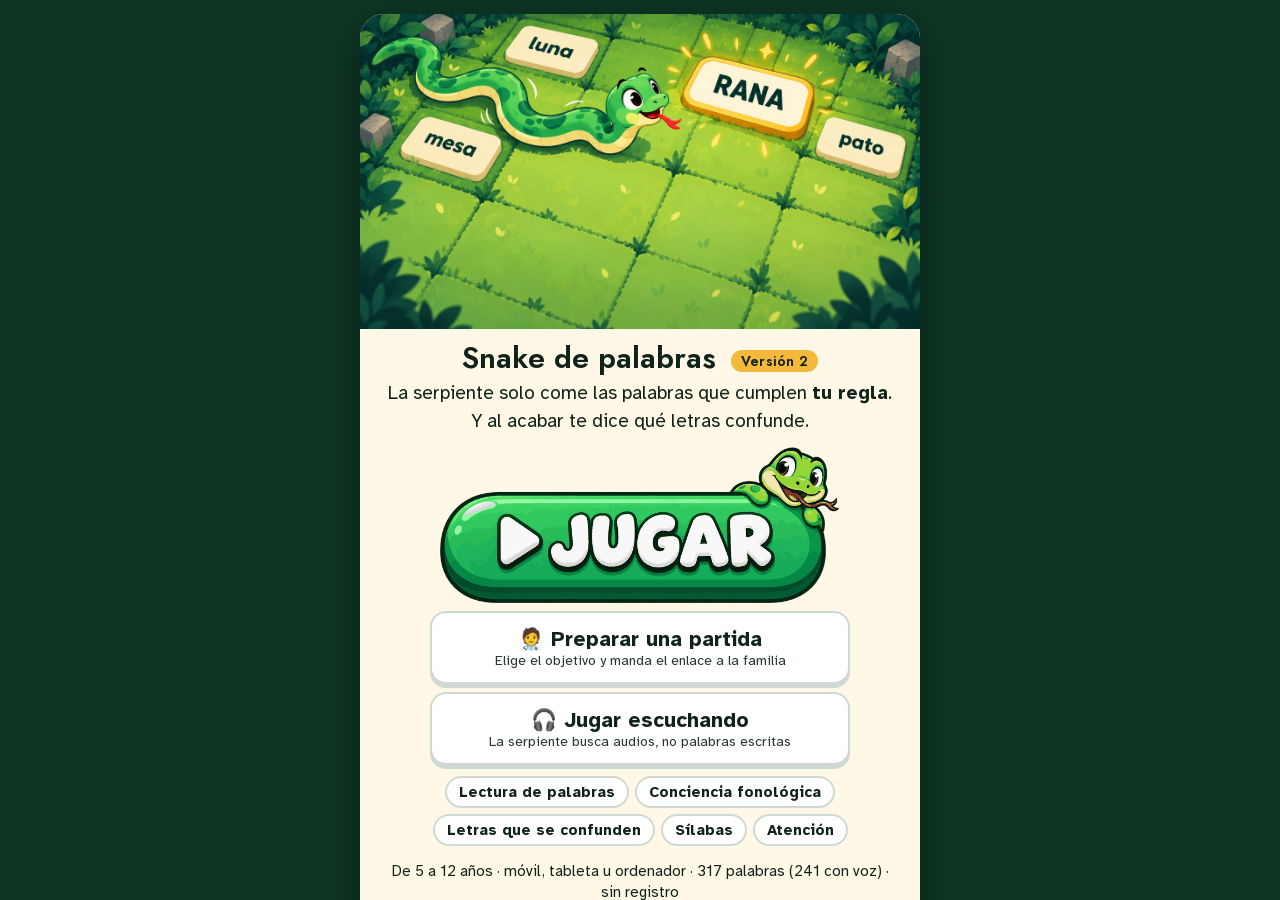
==== commit 9f9c9183: "Snake: etiqueta «Versión 2» en la portada y en el título Co-Authored-By: Claude Sonnet 5.5 <noreply@" ====
--- a/index.html
+++ b/index.html
@@ -5,7 +5,7 @@
 <meta name="viewport" content="width=device-width, initial-scale=1, viewport-fit=cover, user-scalable=no">
 <meta name="robots" content="noindex">
 <meta name="theme-color" content="#0F3D2A">
-<title>Snake de palabras · ColmenIA</title>
+<title>Snake de palabras · Versión 2 · ColmenIA</title>
 <meta name="description" content="Juego de lectura: la serpiente solo come las palabras que cumplen la regla (empiezan por R, tienen dos sílabas…). Hecho en el laboratorio de Gabinete Fönia, lo entrega ColmenIA.">
 <meta property="og:title" content="Snake de palabras · juego de lectura">
 <meta property="og:description" content="La serpiente solo come las palabras que cumplen la regla. Tú eliges la regla.">
@@ -171,6 +171,8 @@
 .op{display:flex;align-items:flex-start;gap:10px;margin:8px 0;font-size:16px;line-height:1.3;cursor:pointer}
 .op input{width:22px;height:22px;margin-top:1px;flex:none}
 #prConoce button{width:44px}
+
+.version{display:inline-block;vertical-align:middle;margin-left:6px;padding:3px 10px;border-radius:999px;background:var(--oro);color:var(--tinta);font:700 14px/1.2 var(--titulo);letter-spacing:.02em}
 </style>
 </head>
 <body>
@@ -191,7 +193,7 @@
 
     <div class="velo" id="vPortada"><div class="tarjeta conportada">
       <img class="heroe" src="portada/portada-ancha.jpg" width="1280" height="720" alt="Una serpiente verde va hacia la palabra RANA y deja a un lado luna, mesa y pato">
-      <h1>Snake de palabras</h1>
+      <h1>Snake de palabras <span class="version">Versión 2</span></h1>
       <p class="lema">La serpiente solo come las palabras que cumplen <b>tu regla</b>. Y al acabar te dice qué letras confunde.</p>
       <button class="btnimg" id="pJugar" type="button" aria-label="Jugar ya"><img class="normal" src="portada/boton-jugar.png" width="720" height="280" alt=""><img class="pulsado" src="portada/boton-jugar-pulsado.png" width="720" height="280" alt=""></button>
       <button class="btn s ancho" id="pPrepara" type="button">🧑‍⚕️ Preparar una partida<small>Elige el objetivo y manda el enlace a la familia</small></button>
